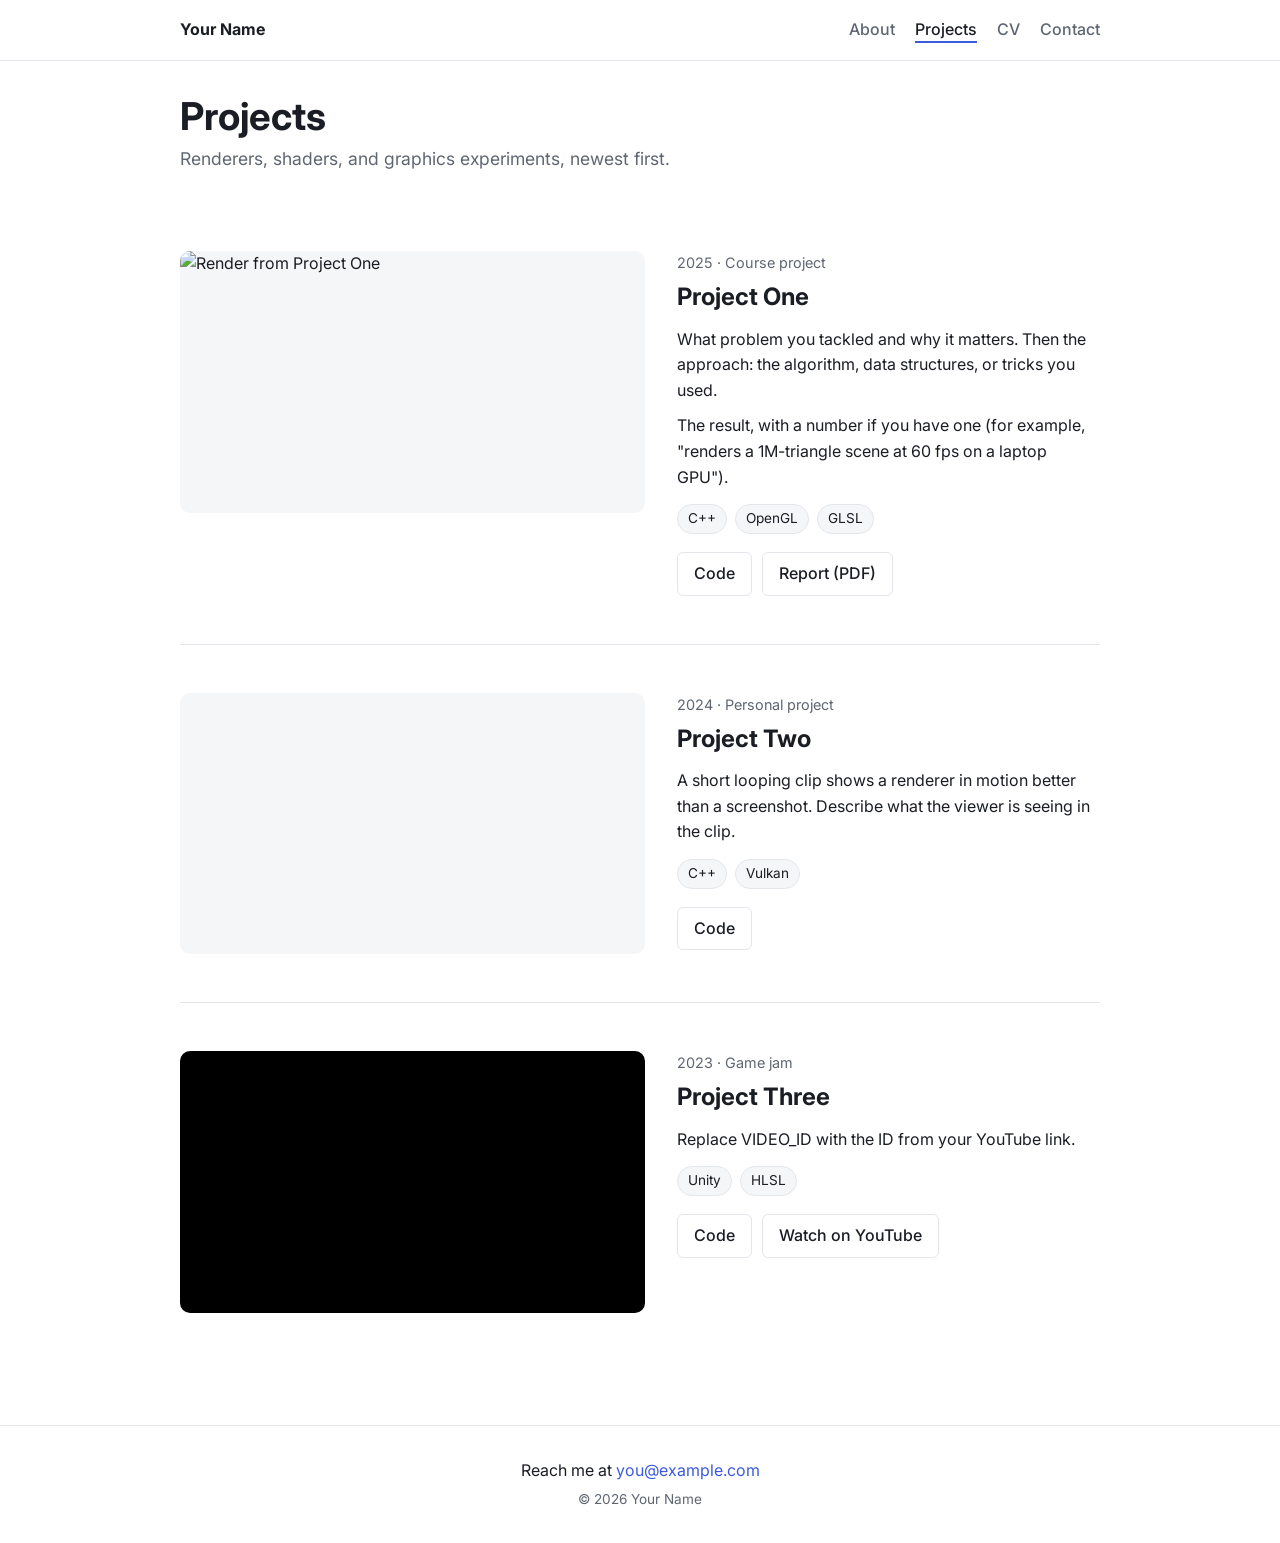
==== projects.html @ 6b966df1 "Default Setup Default Setup" ====
<!DOCTYPE html>
<html lang="en">
<head>
  <meta charset="UTF-8">
  <meta name="viewport" content="width=device-width, initial-scale=1.0">
  <title>Projects — Your Name</title>
  <meta name="description" content="Rendering and graphics projects by Your Name.">
  <link rel="preconnect" href="https://fonts.googleapis.com">
  <link rel="preconnect" href="https://fonts.gstatic.com" crossorigin>
  <link href="https://fonts.googleapis.com/css2?family=Inter:wght@400;500;600;700&display=swap" rel="stylesheet">
  <link rel="stylesheet" href="style.css">
</head>
<body>

  <!-- ===== NAVIGATION (same on every page; "active" marks the current one) ===== -->
  <header class="site-header">
    <nav class="nav container">
      <a href="index.html" class="nav-name">Your Name</a>
      <ul class="nav-links">
        <li><a href="index.html#about">About</a></li>
        <li><a href="projects.html" class="active">Projects</a></li>
        <li><a href="index.html#cv">CV</a></li>
        <li><a href="#contact">Contact</a></li>
      </ul>
    </nav>
  </header>

  <main>

    <!-- ===== PAGE TITLE ===== -->
    <section class="container page-intro">
      <h1>Projects</h1>
      <p class="tagline">Renderers, shaders, and graphics experiments, newest first.</p>
    </section>

    <!-- ===== PROJECT LIST =====
         To add a project: copy one <article class="project"> block.
         The id="..." lets the home page link straight to it (projects.html#project-one). -->
    <section class="container project-list">

      <!-- Project with an IMAGE -->
      <article class="project" id="project-one">
        <div class="project-media">
          <img src="assets/images/project1.jpg" alt="Render from Project One">
        </div>
        <div class="project-info">
          <p class="project-meta">2025 · Course project</p>
          <h2>Project One</h2>
          <p>
            What problem you tackled and why it matters. Then the approach:
            the algorithm, data structures, or tricks you used.
          </p>
          <p>
            The result, with a number if you have one (for example, "renders a
            1M-triangle scene at 60 fps on a laptop GPU").
          </p>
          <ul class="tags small-tags">
            <li>C++</li><li>OpenGL</li><li>GLSL</li>
          </ul>
          <div class="links">
            <a href="https://github.com/your-username/project-one" class="btn">Code</a>
            <a href="assets/project-one-report.pdf" class="btn">Report (PDF)</a>
          </div>
        </div>
      </article>

      <!-- Project with a short self-hosted VIDEO (keep MP4 under ~15 MB) -->
      <article class="project" id="project-two">
        <div class="project-media">
          <video src="assets/videos/project2.mp4" poster="assets/images/project2.jpg"
                 autoplay muted loop playsinline></video>
        </div>
        <div class="project-info">
          <p class="project-meta">2024 · Personal project</p>
          <h2>Project Two</h2>
          <p>
            A short looping clip shows a renderer in motion better than a
            screenshot. Describe what the viewer is seeing in the clip.
          </p>
          <ul class="tags small-tags">
            <li>C++</li><li>Vulkan</li>
          </ul>
          <div class="links">
            <a href="https://github.com/your-username/project-two" class="btn">Code</a>
          </div>
        </div>
      </article>

      <!-- Project with a YOUTUBE embed (best for longer videos) -->
      <article class="project" id="project-three">
        <div class="project-media">
          <div class="video-embed">
            <iframe src="https://www.youtube.com/embed/VIDEO_ID"
                    title="Project Three demo" loading="lazy"
                    allow="accelerometer; encrypted-media; gyroscope; picture-in-picture"
                    allowfullscreen></iframe>
          </div>
        </div>
        <div class="project-info">
          <p class="project-meta">2023 · Game jam</p>
          <h2>Project Three</h2>
          <p>Replace VIDEO_ID with the ID from your YouTube link.</p>
          <ul class="tags small-tags">
            <li>Unity</li><li>HLSL</li>
          </ul>
          <div class="links">
            <a href="https://github.com/your-username/project-three" class="btn">Code</a>
            <a href="https://www.youtube.com/watch?v=VIDEO_ID" class="btn">Watch on YouTube</a>
          </div>
        </div>
      </article>

    </section>

  </main>

  <!-- ===== FOOTER ===== -->
  <footer id="contact" class="site-footer">
    <div class="container">
      <p>Reach me at <a href="mailto:you@example.com">you@example.com</a></p>
      <p class="small">© 2026 Your Name</p>
    </div>
  </footer>

</body>
</html>
---- style.css ----
/* ===== Colors: change these to restyle the whole site ===== */
:root {
  --bg: #ffffff;
  --surface: #f5f6f8;
  --text: #1a1d23;
  --muted: #5f6672;
  --accent: #3b5bdb;
  --border: #e3e6eb;
  --max-width: 960px;
}

/* Automatic dark mode when the visitor's system is dark */
@media (prefers-color-scheme: dark) {
  :root {
    --bg: #0f1115;
    --surface: #181b21;
    --text: #e8eaee;
    --muted: #9aa1ad;
    --accent: #7c9cff;
    --border: #2a2e36;
  }
}

/* ===== Base ===== */
* { box-sizing: border-box; margin: 0; padding: 0; }

html { scroll-behavior: smooth; }

body {
  font-family: "Inter", system-ui, sans-serif;
  background: var(--bg);
  color: var(--text);
  line-height: 1.6;
}

a { color: var(--accent); text-decoration: none; }
a:hover { text-decoration: underline; }

img, video { max-width: 100%; display: block; }

.container {
  max-width: var(--max-width);
  margin: 0 auto;
  padding: 0 20px;
}

section,
section.container { padding: 32px 20px; }

h1 { font-size: 2.4rem; line-height: 1.2; }
h2 { font-size: 1.5rem; margin-bottom: 20px; }
h3 { font-size: 1.1rem; }

/* ===== Header / nav ===== */
.site-header {
  position: sticky;
  top: 0;
  background: var(--bg);
  border-bottom: 1px solid var(--border);
  z-index: 10;
}

.nav {
  display: flex;
  justify-content: space-between;
  align-items: center;
  height: 60px;
}

.nav-name { font-weight: 700; color: var(--text); }

.nav-links { display: flex; gap: 20px; list-style: none; }
.nav-links a { color: var(--muted); font-weight: 500; }
.nav-links a:hover { color: var(--text); text-decoration: none; }
.nav-links a.active { color: var(--text); border-bottom: 2px solid var(--accent); padding-bottom: 2px; }

/* ===== Hero ===== */
.hero {
  display: flex;
  gap: 36px;
  align-items: center;
  padding-top: 64px;
}

.profile-photo {
  width: 180px;
  height: 180px;
  border-radius: 50%;
  object-fit: cover;
  flex-shrink: 0;
  background: var(--surface);
}

.tagline { color: var(--muted); font-size: 1.1rem; margin: 6px 0 14px; }

.links { display: flex; flex-wrap: wrap; gap: 10px; margin-top: 18px; }

.btn {
  padding: 8px 16px;
  border: 1px solid var(--border);
  border-radius: 6px;
  color: var(--text);
  font-weight: 500;
}
.btn:hover { background: var(--surface); text-decoration: none; }
.btn-primary { background: var(--accent); border-color: var(--accent); color: #fff; }
.btn-primary:hover { background: var(--accent); opacity: 0.9; }

/* ===== Tags ===== */
.tags { display: flex; flex-wrap: wrap; gap: 10px; list-style: none; }
.tags li {
  background: var(--surface);
  border: 1px solid var(--border);
  padding: 6px 14px;
  border-radius: 999px;
  font-size: 0.95rem;
}

/* ===== Project cards ===== */
.project-grid {
  display: grid;
  grid-template-columns: repeat(auto-fill, minmax(280px, 1fr));
  gap: 24px;
}

.card {
  background: var(--surface);
  border: 1px solid var(--border);
  border-radius: 10px;
  overflow: hidden;
}

.card img, .card video {
  width: 100%;
  aspect-ratio: 16 / 9;
  object-fit: cover;
  background: var(--border);
}

.card-body { padding: 16px 18px 20px; }
.card-body p { margin: 6px 0; }
.stack { color: var(--muted); font-size: 0.9rem; }

/* Responsive 16:9 wrapper for YouTube/Vimeo */
.video-embed { position: relative; aspect-ratio: 16 / 9; background: #000; }
.video-embed iframe { position: absolute; inset: 0; width: 100%; height: 100%; border: 0; }

/* Section title with a link on the right ("See all projects →") */
.section-head {
  display: flex;
  justify-content: space-between;
  align-items: baseline;
  gap: 12px;
  margin-bottom: 20px;
}
.section-head h2 { margin-bottom: 0; }
.see-all { font-weight: 500; white-space: nowrap; }

/* ===== Projects page ===== */
.page-intro { padding-top: 56px; padding-bottom: 8px; }

.project-list { display: flex; flex-direction: column; gap: 48px; }

.project {
  display: grid;
  grid-template-columns: 1.1fr 1fr;
  gap: 32px;
  align-items: start;
  padding-bottom: 48px;
  border-bottom: 1px solid var(--border);
  scroll-margin-top: 80px;   /* keeps the title clear of the sticky nav when linked to */
}
.project:last-child { border-bottom: none; }

.project-media img,
.project-media video {
  width: 100%;
  aspect-ratio: 16 / 9;
  object-fit: cover;
  border-radius: 10px;
  background: var(--surface);
}
.project-media .video-embed { border-radius: 10px; overflow: hidden; }

.project-info h2 { margin-bottom: 10px; }
.project-info p { margin-bottom: 10px; }
.project-meta { color: var(--muted); font-size: 0.9rem; margin-bottom: 4px !important; }

.small-tags { margin: 14px 0 4px; gap: 8px; }
.small-tags li { font-size: 0.85rem; padding: 3px 10px; }

/* ===== Timeline ===== */
.timeline .entry {
  display: grid;
  grid-template-columns: 130px 1fr;
  gap: 16px;
  padding: 14px 0;
  border-bottom: 1px solid var(--border);
}
.timeline .date { color: var(--muted); font-size: 0.95rem; }

/* ===== Footer ===== */
.site-footer {
  border-top: 1px solid var(--border);
  padding: 32px 0;
  text-align: center;
  margin-top: 32px;
}
.small { color: var(--muted); font-size: 0.85rem; margin-top: 6px; }

/* ===== Phones ===== */
@media (max-width: 640px) {
  .hero { flex-direction: column; text-align: center; padding-top: 40px; }
  .hero .links { justify-content: center; }
  .nav-links { gap: 12px; font-size: 0.9rem; }
  h1 { font-size: 2rem; }
  .timeline .entry { grid-template-columns: 1fr; gap: 2px; }
  .project { grid-template-columns: 1fr; gap: 18px; }
  .section-head { flex-direction: column; gap: 4px; }
}
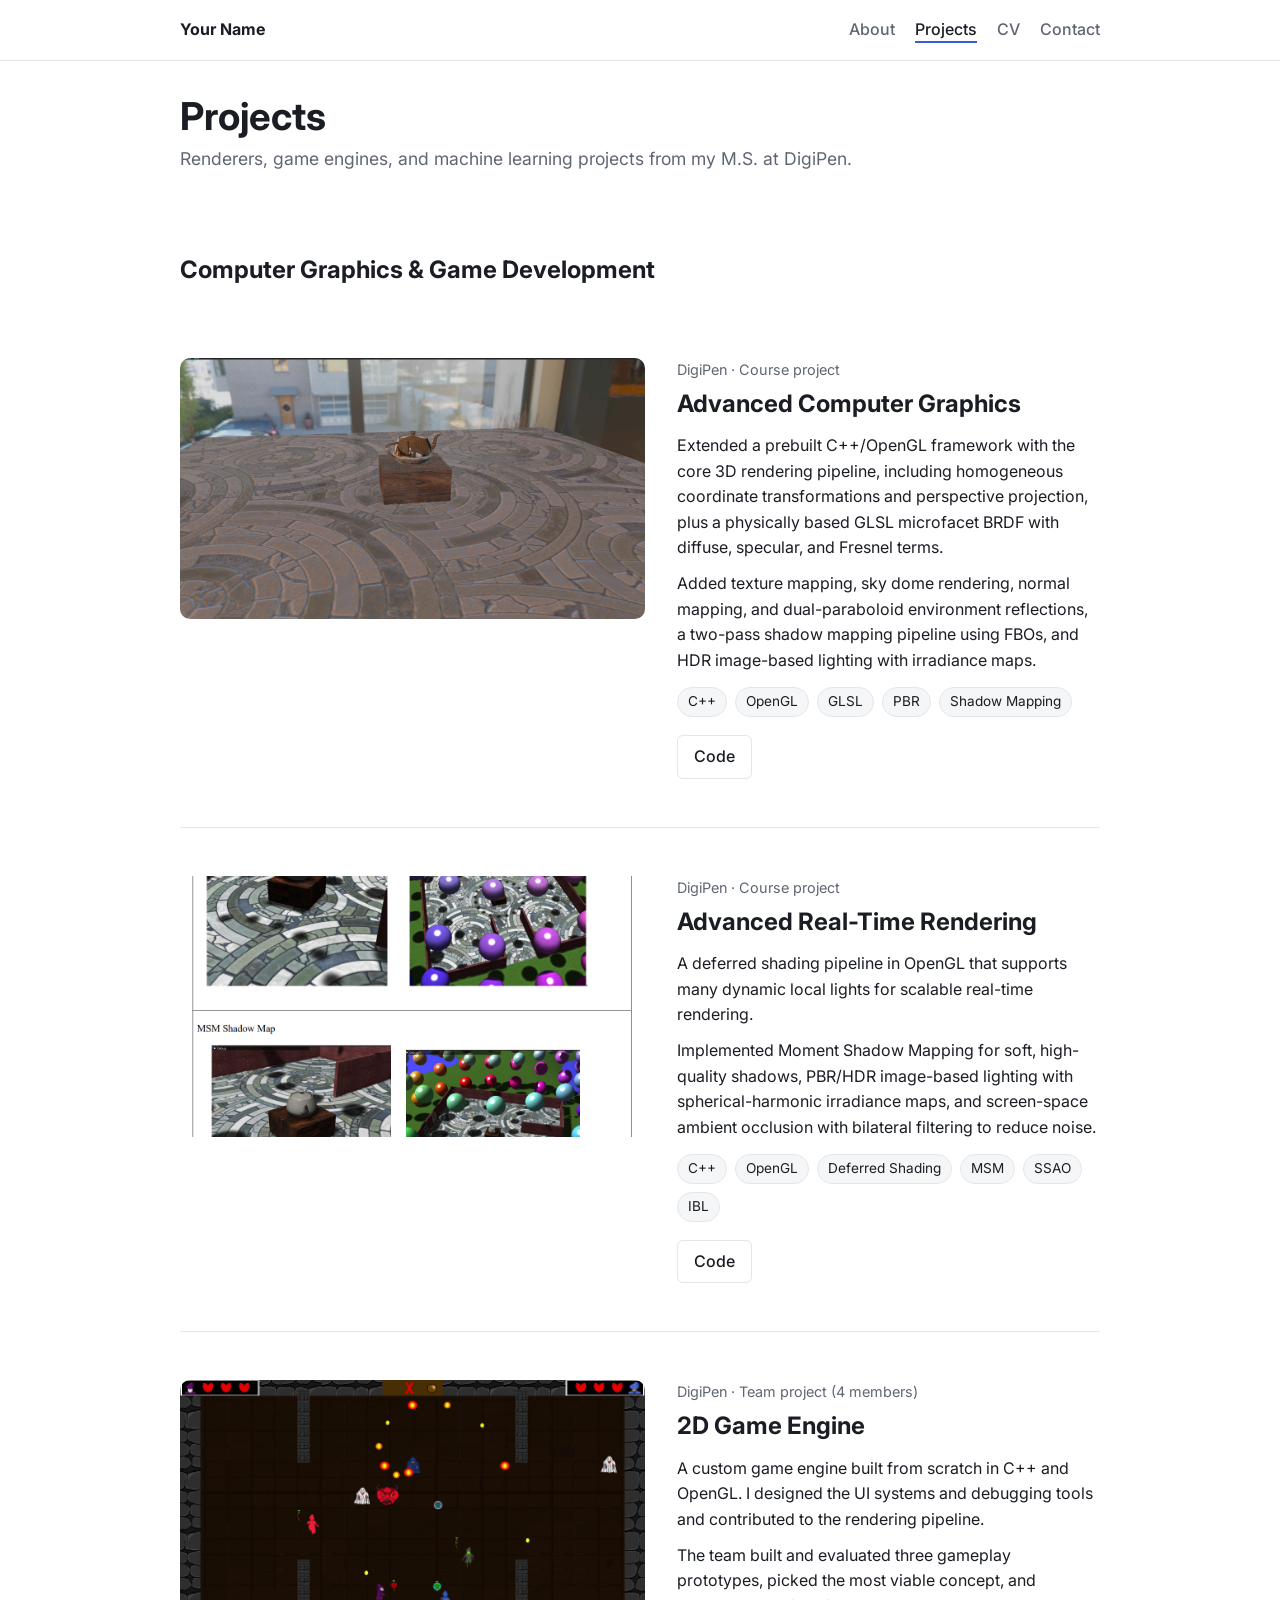
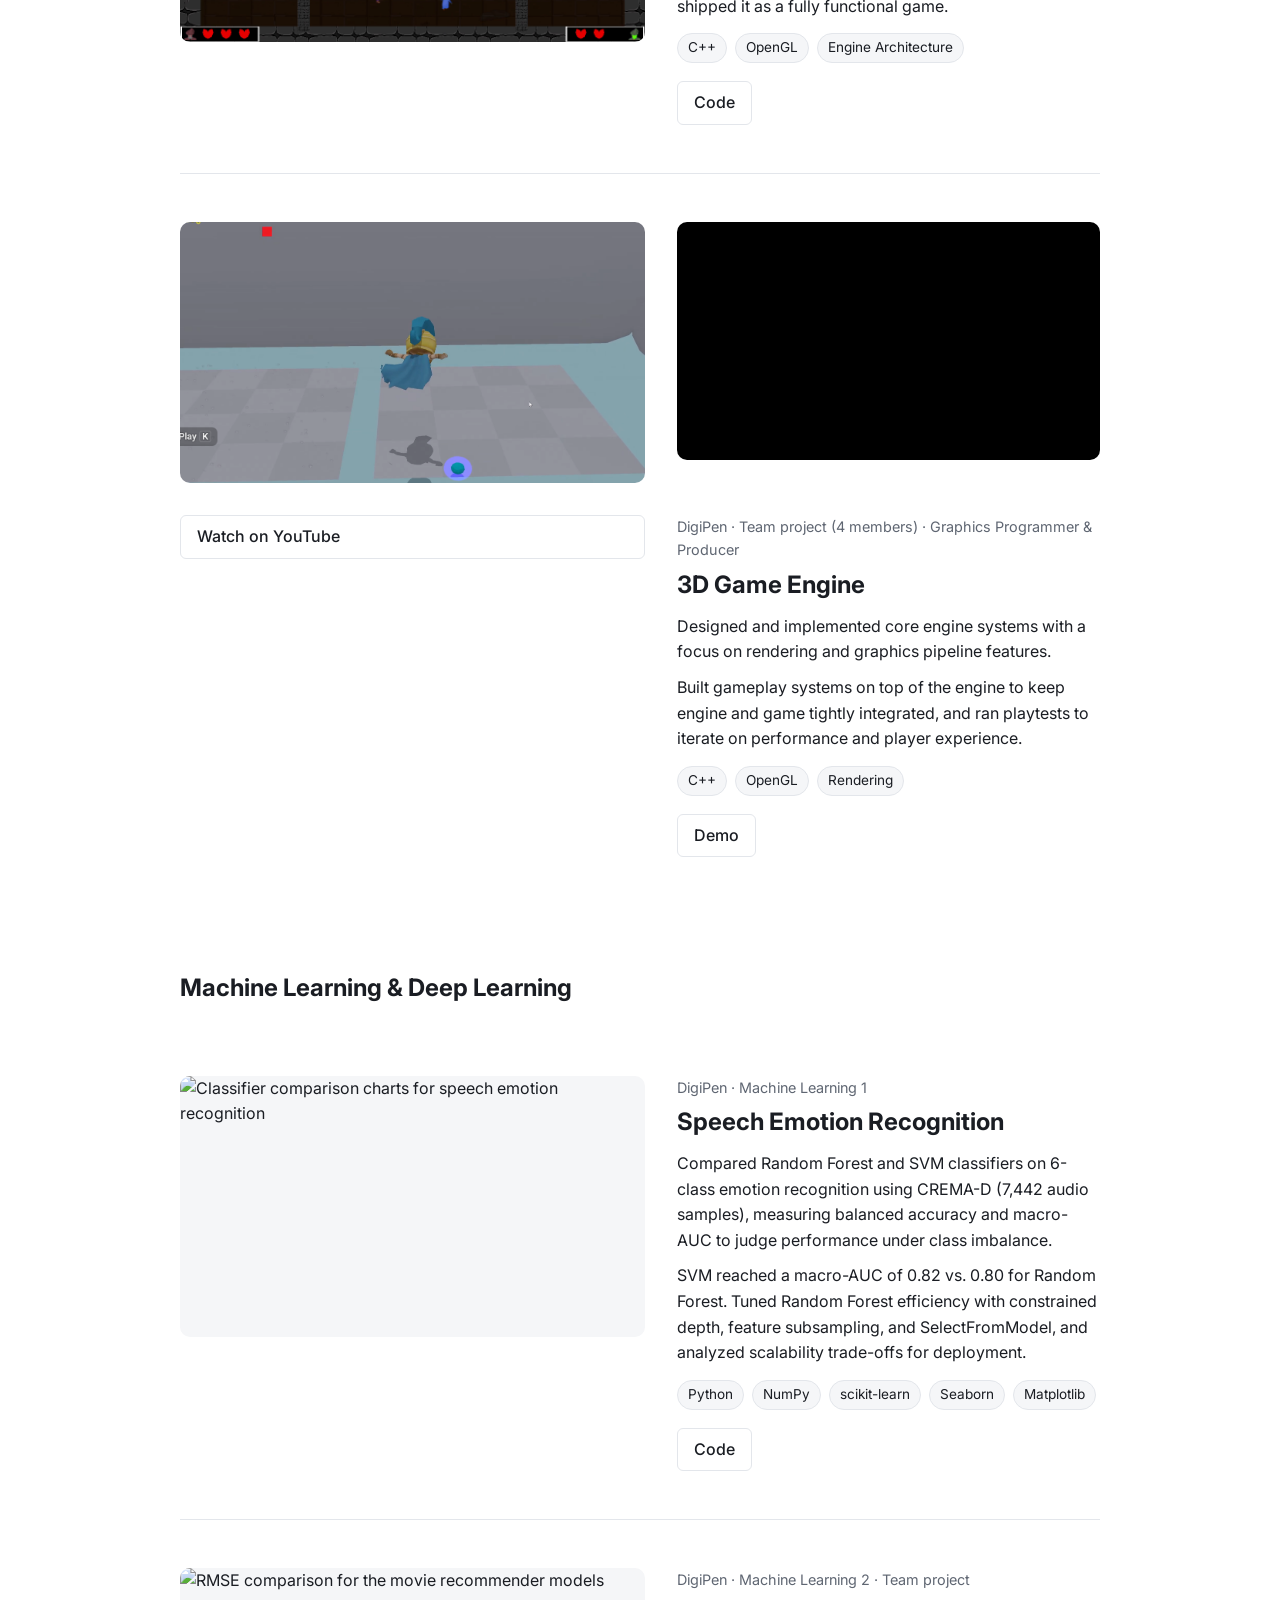
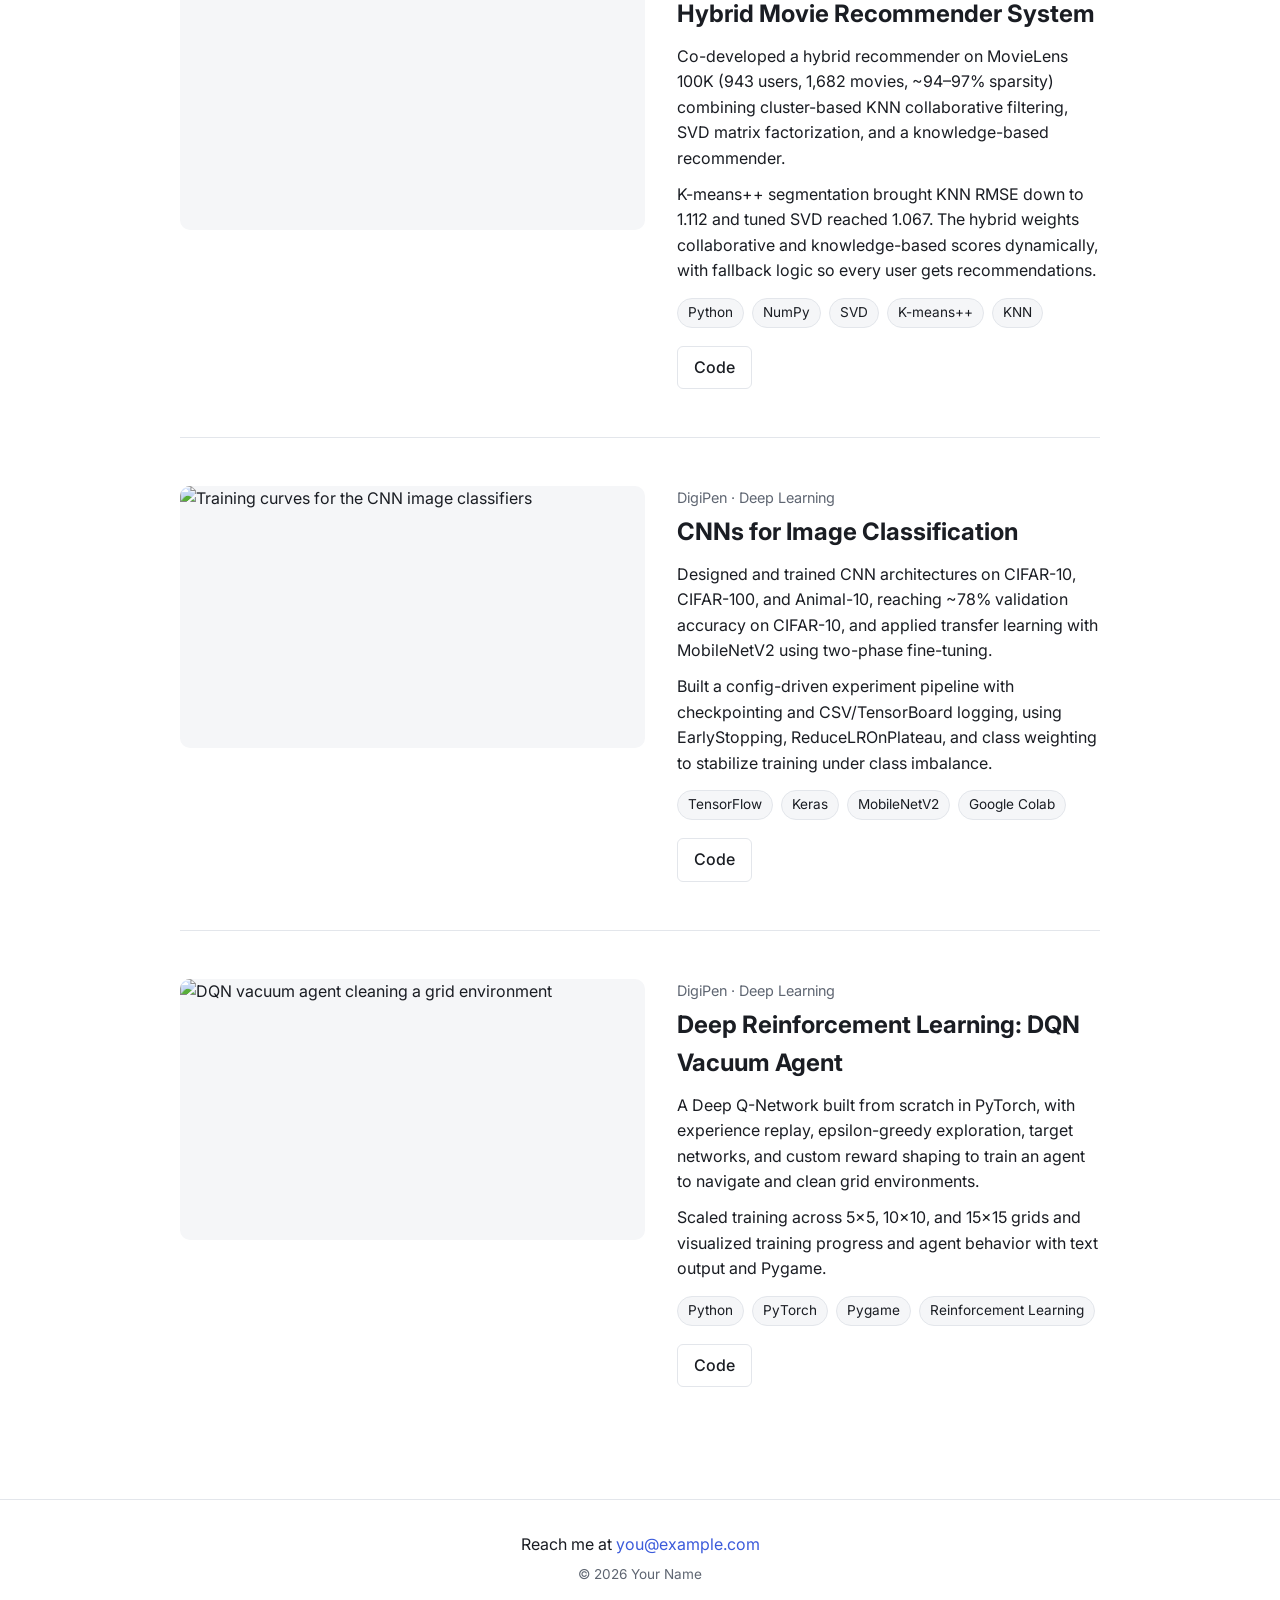
==== commit 715c4da1: "Projects are Added Projects are added to Projects.html" ====
--- a/projects.html
+++ b/projects.html
@@ -4,7 +4,7 @@
   <meta charset="UTF-8">
   <meta name="viewport" content="width=device-width, initial-scale=1.0">
   <title>Projects — Your Name</title>
-  <meta name="description" content="Rendering and graphics projects by Your Name.">
+  <meta name="description" content="Computer graphics, game engine, and machine learning projects by Your Name.">
   <link rel="preconnect" href="https://fonts.googleapis.com">
   <link rel="preconnect" href="https://fonts.gstatic.com" crossorigin>
   <link href="https://fonts.googleapis.com/css2?family=Inter:wght@400;500;600;700&display=swap" rel="stylesheet">
@@ -30,82 +30,260 @@
     <!-- ===== PAGE TITLE ===== -->
     <section class="container page-intro">
       <h1>Projects</h1>
-      <p class="tagline">Renderers, shaders, and graphics experiments, newest first.</p>
+      <p class="tagline">Renderers, game engines, and machine learning projects from my M.S. at DigiPen.</p>
     </section>
 
     <!-- ===== PROJECT LIST =====
          To add a project: copy one <article class="project"> block.
-         The id="..." lets the home page link straight to it (projects.html#project-one). -->
+         The id="..." lets the home page link straight to it (projects.html#advanced-graphics).
+
+         TODO before publishing:
+           1. Replace each "#" in the Code / Demo buttons with the real GitHub or demo URL.
+           2. Drop a screenshot for each project into assets/images/ using the file
+              name in its <img src="...">. For a clip instead, swap the <img> for
+              <video src="assets/videos/NAME.mp4" poster="assets/images/NAME.jpg"
+                     autoplay muted loop playsinline></video>
+              or a YouTube embed:
+              <div class="video-embed"><iframe src="https://www.youtube.com/embed/VIDEO_ID"
+                   title="Demo" loading="lazy" allowfullscreen></iframe></div> -->
+
+    <!-- ===================================================== -->
+    <!-- ===== COMPUTER GRAPHICS & GAME DEVELOPMENT ========== -->
+    <!-- ===================================================== -->
     <section class="container project-list">
 
-      <!-- Project with an IMAGE -->
-      <article class="project" id="project-one">
-        <div class="project-media">
-          <img src="assets/images/project1.jpg" alt="Render from Project One">
-        </div>
-        <div class="project-info">
-          <p class="project-meta">2025 · Course project</p>
-          <h2>Project One</h2>
-          <p>
-            What problem you tackled and why it matters. Then the approach:
-            the algorithm, data structures, or tricks you used.
-          </p>
-          <p>
-            The result, with a number if you have one (for example, "renders a
-            1M-triangle scene at 60 fps on a laptop GPU").
-          </p>
-          <ul class="tags small-tags">
-            <li>C++</li><li>OpenGL</li><li>GLSL</li>
-          </ul>
-          <div class="links">
-            <a href="https://github.com/your-username/project-one" class="btn">Code</a>
-            <a href="assets/project-one-report.pdf" class="btn">Report (PDF)</a>
-          </div>
-        </div>
-      </article>
-
-      <!-- Project with a short self-hosted VIDEO (keep MP4 under ~15 MB) -->
-      <article class="project" id="project-two">
-        <div class="project-media">
-          <video src="assets/videos/project2.mp4" poster="assets/images/project2.jpg"
-                 autoplay muted loop playsinline></video>
-        </div>
-        <div class="project-info">
-          <p class="project-meta">2024 · Personal project</p>
-          <h2>Project Two</h2>
-          <p>
-            A short looping clip shows a renderer in motion better than a
-            screenshot. Describe what the viewer is seeing in the clip.
-          </p>
-          <ul class="tags small-tags">
-            <li>C++</li><li>Vulkan</li>
-          </ul>
-          <div class="links">
-            <a href="https://github.com/your-username/project-two" class="btn">Code</a>
-          </div>
-        </div>
-      </article>
-
-      <!-- Project with a YOUTUBE embed (best for longer videos) -->
-      <article class="project" id="project-three">
-        <div class="project-media">
-          <div class="video-embed">
-            <iframe src="https://www.youtube.com/embed/VIDEO_ID"
-                    title="Project Three demo" loading="lazy"
-                    allow="accelerometer; encrypted-media; gyroscope; picture-in-picture"
-                    allowfullscreen></iframe>
-          </div>
-        </div>
-        <div class="project-info">
-          <p class="project-meta">2023 · Game jam</p>
-          <h2>Project Three</h2>
-          <p>Replace VIDEO_ID with the ID from your YouTube link.</p>
-          <ul class="tags small-tags">
-            <li>Unity</li><li>HLSL</li>
-          </ul>
-          <div class="links">
-            <a href="https://github.com/your-username/project-three" class="btn">Code</a>
-            <a href="https://www.youtube.com/watch?v=VIDEO_ID" class="btn">Watch on YouTube</a>
+      <h2 class="project-group">Computer Graphics &amp; Game Development</h2>
+
+      <!-- Advanced Computer Graphics -->
+      <article class="project" id="advanced-graphics">
+        <div class="project-media">
+          <img src="assets/images/advanced-graphics.png" alt="Render from the Advanced Computer Graphics project">
+        </div>
+        <div class="project-info">
+          <p class="project-meta">DigiPen · Course project</p>
+          <h2>Advanced Computer Graphics</h2>
+          <p>
+            Extended a prebuilt C++/OpenGL framework with the core 3D rendering
+            pipeline, including homogeneous coordinate transformations and
+            perspective projection, plus a physically based GLSL microfacet BRDF
+            with diffuse, specular, and Fresnel terms.
+          </p>
+          <p>
+            Added texture mapping, sky dome rendering, normal mapping, and
+            dual-paraboloid environment reflections, a two-pass shadow mapping
+            pipeline using FBOs, and HDR image-based lighting with irradiance maps.
+          </p>
+          <ul class="tags small-tags">
+            <li>C++</li><li>OpenGL</li><li>GLSL</li><li>PBR</li><li>Shadow Mapping</li>
+          </ul>
+          <div class="links">
+            <a href="#" class="btn">Code</a>
+          </div>
+        </div>
+      </article>
+
+      <!-- Advanced Real-Time Rendering -->
+      <article class="project" id="real-time-rendering">
+        <div class="project-media">
+          <img src="assets/images/real-time-rendering.png" alt="Deferred shading scene with many local lights">
+        </div>
+        <div class="project-info">
+          <p class="project-meta">DigiPen · Course project</p>
+          <h2>Advanced Real-Time Rendering</h2>
+          <p>
+            A deferred shading pipeline in OpenGL that supports many dynamic local
+            lights for scalable real-time rendering.
+          </p>
+          <p>
+            Implemented Moment Shadow Mapping for soft, high-quality shadows,
+            PBR/HDR image-based lighting with spherical-harmonic irradiance maps,
+            and screen-space ambient occlusion with bilateral filtering to reduce
+            noise.
+          </p>
+          <ul class="tags small-tags">
+            <li>C++</li><li>OpenGL</li><li>Deferred Shading</li><li>MSM</li><li>SSAO</li><li>IBL</li>
+          </ul>
+          <div class="links">
+            <a href="#" class="btn">Code</a>
+          </div>
+        </div>
+      </article>
+
+      <!-- 2D Game Engine -->
+      <article class="project" id="2d-game-engine">
+        <div class="project-media">
+          <img src="assets/images/2d-game-engine.png" alt="Screenshot of the game built on the custom 2D engine">
+        </div>
+        <div class="project-info">
+          <p class="project-meta">DigiPen · Team project (4 members)</p>
+          <h2>2D Game Engine</h2>
+          <p>
+            A custom game engine built from scratch in C++ and OpenGL. I designed
+            the UI systems and debugging tools and contributed to the rendering
+            pipeline.
+          </p>
+          <p>
+            The team built and evaluated three gameplay prototypes, picked the
+            most viable concept, and shipped it as a fully functional game.
+          </p>
+          <ul class="tags small-tags">
+            <li>C++</li><li>OpenGL</li><li>Engine Architecture</li>
+          </ul>
+          <div class="links">
+            <a href="#" class="btn">Code</a>
+          </div>
+        </div>
+      </article>
+
+      <!-- 3D Game Engine -->
+      <article class="project" id="3d-game-engine">
+        <div class="project-media">
+          <img src="assets/images/3d-game-engine.png" alt="Screenshot of the game built on the custom 3D engine">
+        </div>
+        <div class="project-media">
+        <div class="video-embed">
+          <iframe src="https://www.youtube.com/embed/FY9VYuyMAtY"
+                  title="3D Game Engine demo" loading="lazy"
+                  allow="accelerometer; autoplay; clipboard-write; encrypted-media; gyroscope; picture-in-picture; web-share"
+                  referrerpolicy="strict-origin-when-cross-origin"
+                  allowfullscreen></iframe>
+        </div>
+      </div>
+      <a href="https://www.youtube.com/watch?v=FY9VYuyMAtY" class="btn">Watch on YouTube</a>
+        <div class="project-info">
+          <p class="project-meta">DigiPen · Team project (4 members) · Graphics Programmer &amp; Producer</p>
+          <h2>3D Game Engine</h2>
+          <p>
+            Designed and implemented core engine systems with a focus on rendering
+            and graphics pipeline features.
+          </p>
+          <p>
+            Built gameplay systems on top of the engine to keep engine and game
+            tightly integrated, and ran playtests to iterate on performance and
+            player experience.
+          </p>
+          <ul class="tags small-tags">
+            <li>C++</li><li>OpenGL</li><li>Rendering</li>
+          </ul>
+          <div class="links">
+            <a href="#" class="btn">Demo</a>
+          </div>
+        </div>
+      </article>
+
+    </section>
+
+    <!-- ===================================================== -->
+    <!-- ===== MACHINE LEARNING & DEEP LEARNING ============== -->
+    <!-- ===================================================== -->
+    <section class="container project-list">
+
+      <h2 class="project-group">Machine Learning &amp; Deep Learning</h2>
+
+      <!-- Speech Emotion Recognition -->
+      <article class="project" id="speech-emotion-recognition">
+        <div class="project-media">
+          <img src="assets/images/speech-emotion.jpg" alt="Classifier comparison charts for speech emotion recognition">
+        </div>
+        <div class="project-info">
+          <p class="project-meta">DigiPen · Machine Learning 1</p>
+          <h2>Speech Emotion Recognition</h2>
+          <p>
+            Compared Random Forest and SVM classifiers on 6-class emotion
+            recognition using CREMA-D (7,442 audio samples), measuring balanced
+            accuracy and macro-AUC to judge performance under class imbalance.
+          </p>
+          <p>
+            SVM reached a macro-AUC of 0.82 vs. 0.80 for Random Forest. Tuned
+            Random Forest efficiency with constrained depth, feature subsampling,
+            and SelectFromModel, and analyzed scalability trade-offs for deployment.
+          </p>
+          <ul class="tags small-tags">
+            <li>Python</li><li>NumPy</li><li>scikit-learn</li><li>Seaborn</li><li>Matplotlib</li>
+          </ul>
+          <div class="links">
+            <a href="#" class="btn">Code</a>
+          </div>
+        </div>
+      </article>
+
+      <!-- Movie Recommender -->
+      <article class="project" id="movie-recommender">
+        <div class="project-media">
+          <img src="assets/images/movie-recommender.jpg" alt="RMSE comparison for the movie recommender models">
+        </div>
+        <div class="project-info">
+          <p class="project-meta">DigiPen · Machine Learning 2 · Team project</p>
+          <h2>Hybrid Movie Recommender System</h2>
+          <p>
+            Co-developed a hybrid recommender on MovieLens 100K (943 users, 1,682
+            movies, ~94–97% sparsity) combining cluster-based KNN collaborative
+            filtering, SVD matrix factorization, and a knowledge-based recommender.
+          </p>
+          <p>
+            K-means++ segmentation brought KNN RMSE down to 1.112 and tuned SVD
+            reached 1.067. The hybrid weights collaborative and knowledge-based
+            scores dynamically, with fallback logic so every user gets
+            recommendations.
+          </p>
+          <ul class="tags small-tags">
+            <li>Python</li><li>NumPy</li><li>SVD</li><li>K-means++</li><li>KNN</li>
+          </ul>
+          <div class="links">
+            <a href="#" class="btn">Code</a>
+          </div>
+        </div>
+      </article>
+
+      <!-- CNN Image Classification -->
+      <article class="project" id="cnn-image-classification">
+        <div class="project-media">
+          <img src="assets/images/cnn-classification.jpg" alt="Training curves for the CNN image classifiers">
+        </div>
+        <div class="project-info">
+          <p class="project-meta">DigiPen · Deep Learning</p>
+          <h2>CNNs for Image Classification</h2>
+          <p>
+            Designed and trained CNN architectures on CIFAR-10, CIFAR-100, and
+            Animal-10, reaching ~78% validation accuracy on CIFAR-10, and applied
+            transfer learning with MobileNetV2 using two-phase fine-tuning.
+          </p>
+          <p>
+            Built a config-driven experiment pipeline with checkpointing and
+            CSV/TensorBoard logging, using EarlyStopping, ReduceLROnPlateau, and
+            class weighting to stabilize training under class imbalance.
+          </p>
+          <ul class="tags small-tags">
+            <li>TensorFlow</li><li>Keras</li><li>MobileNetV2</li><li>Google Colab</li>
+          </ul>
+          <div class="links">
+            <a href="#" class="btn">Code</a>
+          </div>
+        </div>
+      </article>
+
+      <!-- DQN Vacuum Agent -->
+      <article class="project" id="dqn-vacuum-agent">
+        <div class="project-media">
+          <img src="assets/images/dqn-vacuum.jpg" alt="DQN vacuum agent cleaning a grid environment">
+        </div>
+        <div class="project-info">
+          <p class="project-meta">DigiPen · Deep Learning</p>
+          <h2>Deep Reinforcement Learning: DQN Vacuum Agent</h2>
+          <p>
+            A Deep Q-Network built from scratch in PyTorch, with experience replay,
+            epsilon-greedy exploration, target networks, and custom reward shaping
+            to train an agent to navigate and clean grid environments.
+          </p>
+          <p>
+            Scaled training across 5×5, 10×10, and 15×15 grids and visualized
+            training progress and agent behavior with text output and Pygame.
+          </p>
+          <ul class="tags small-tags">
+            <li>Python</li><li>PyTorch</li><li>Pygame</li><li>Reinforcement Learning</li>
+          </ul>
+          <div class="links">
+            <a href="#" class="btn">Code</a>
           </div>
         </div>
       </article>
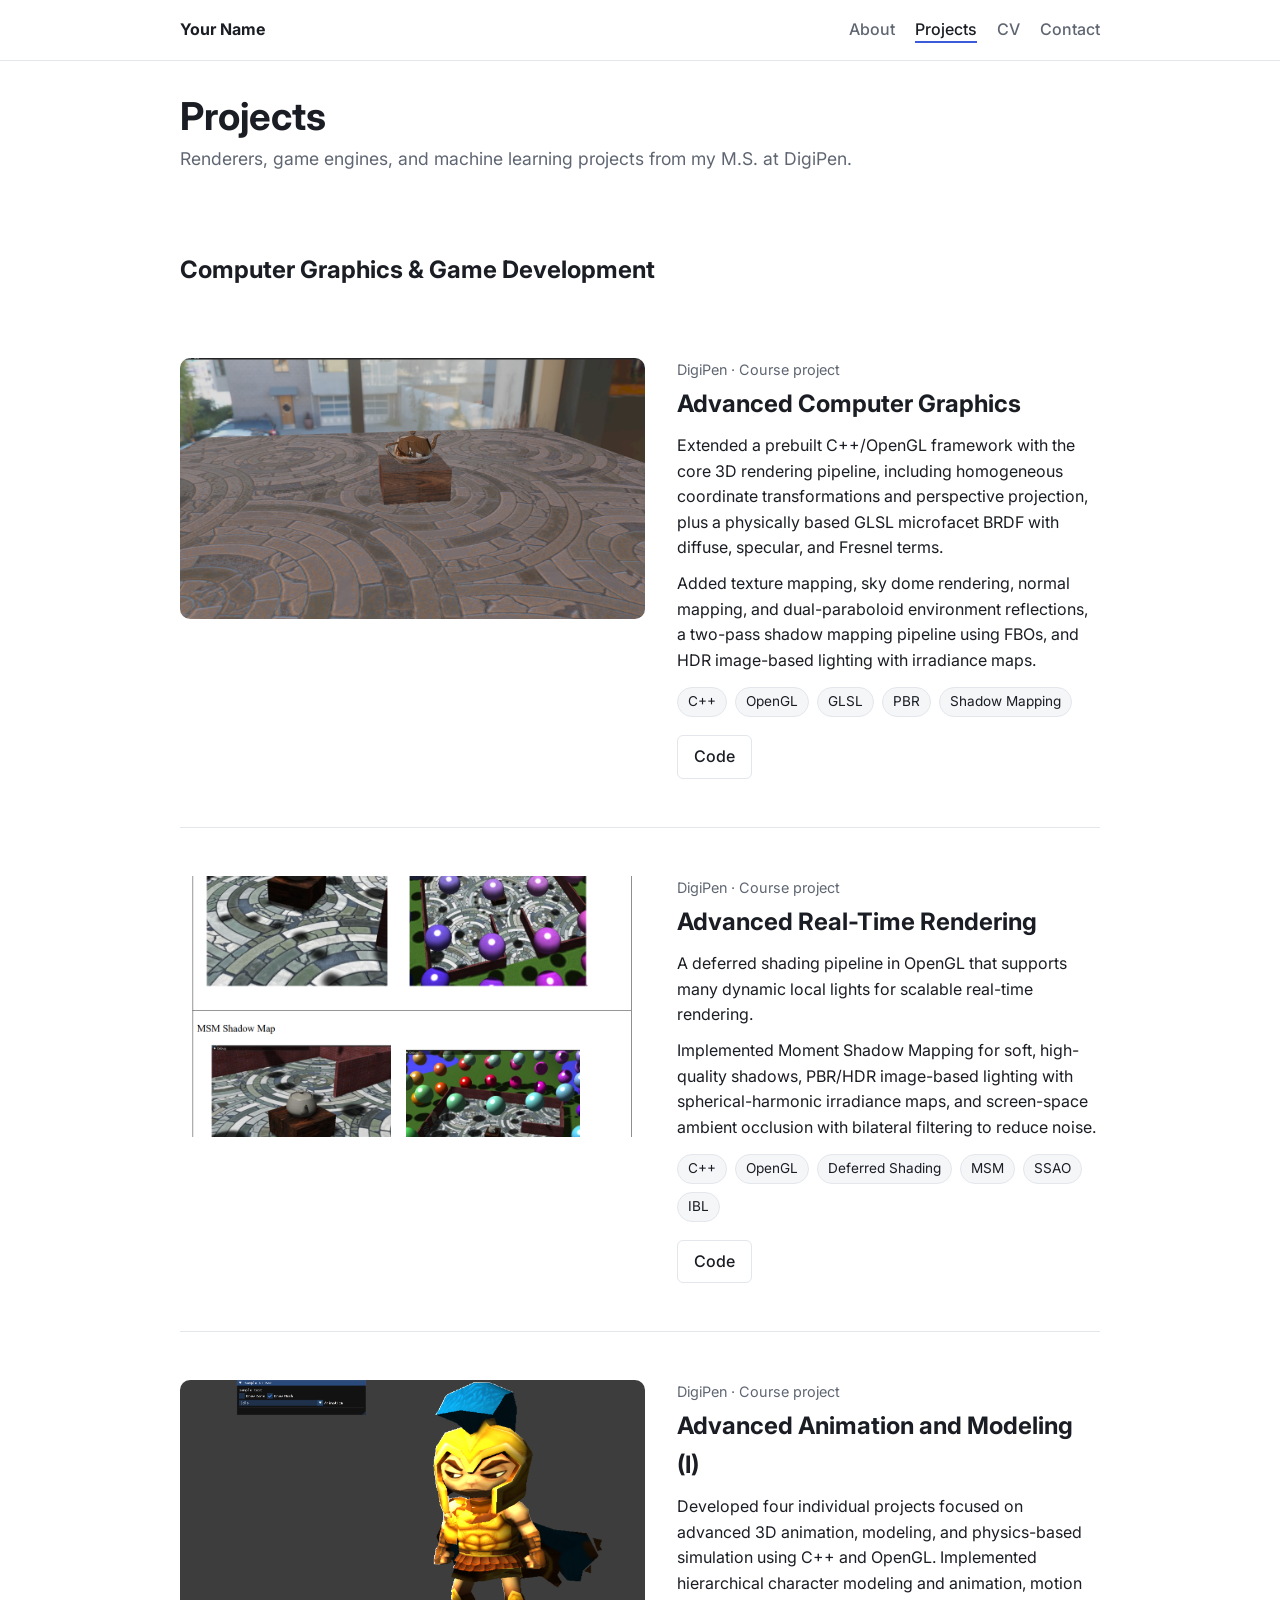
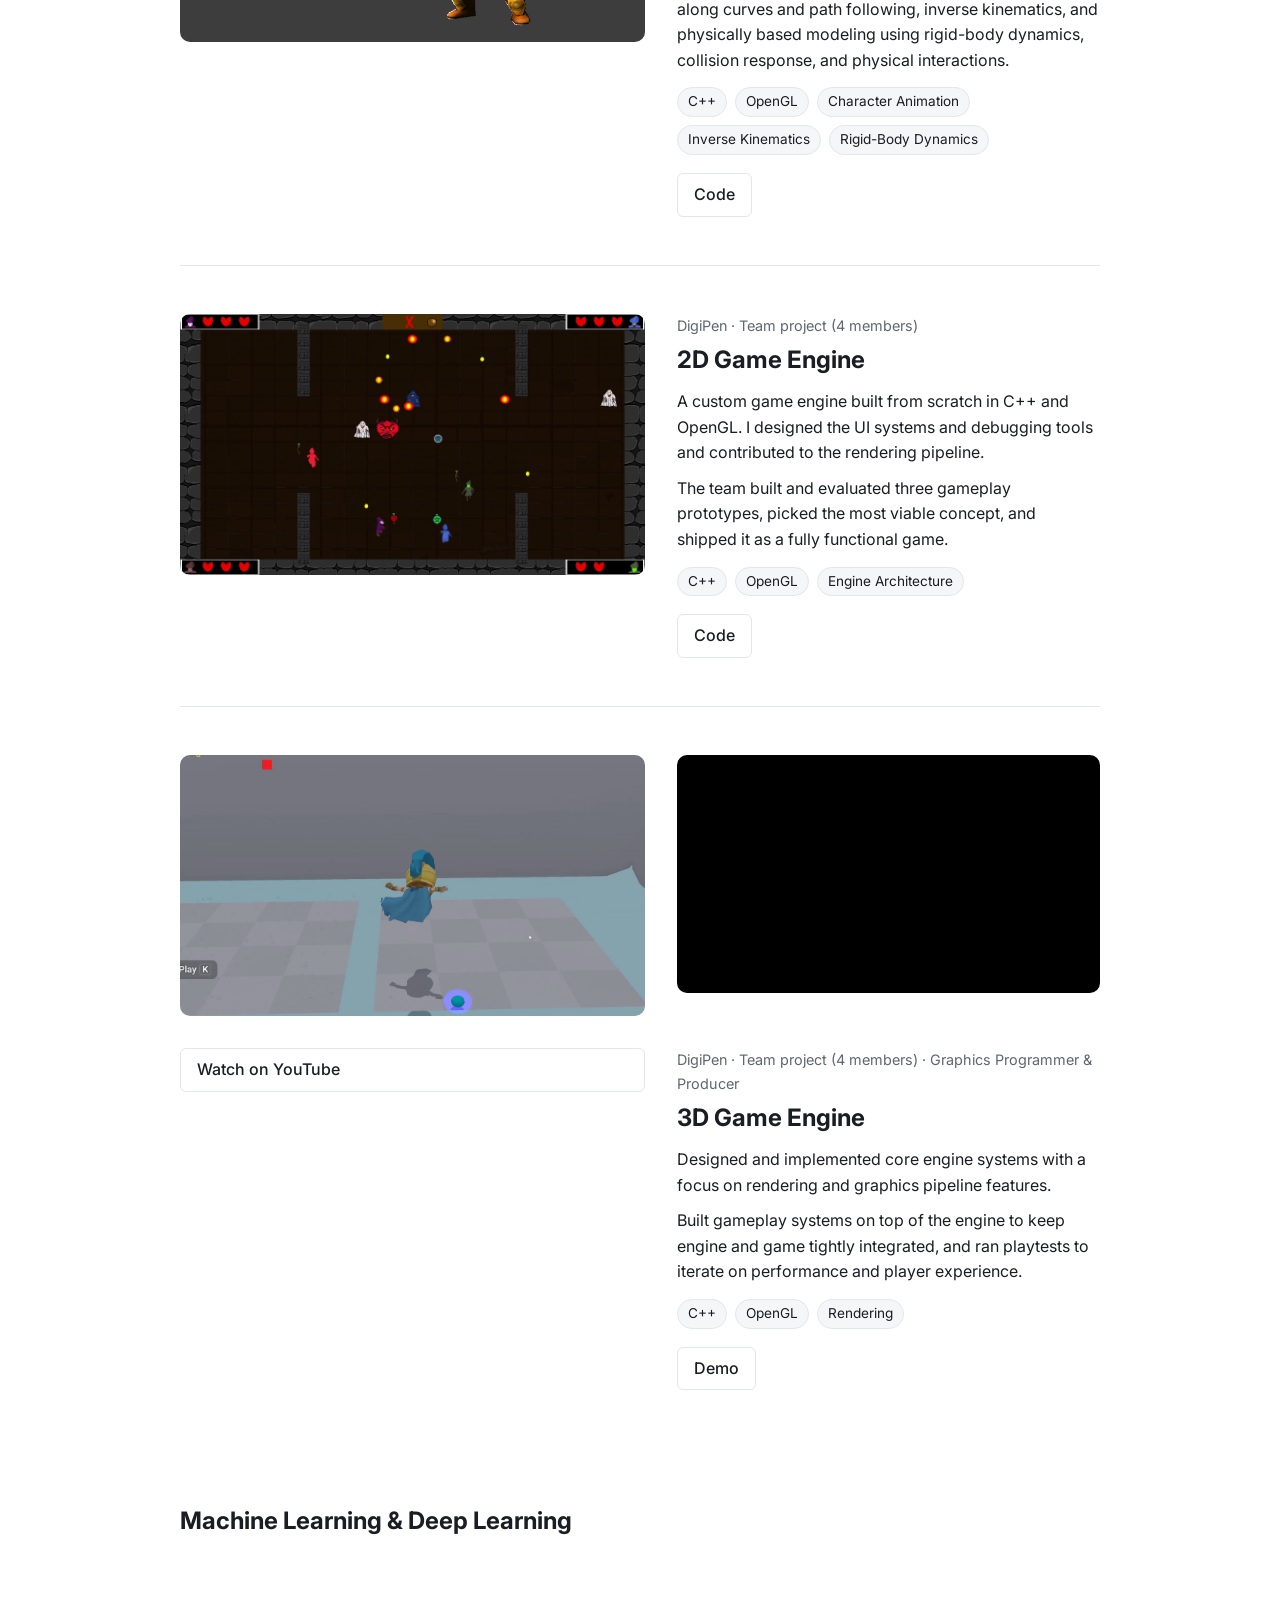
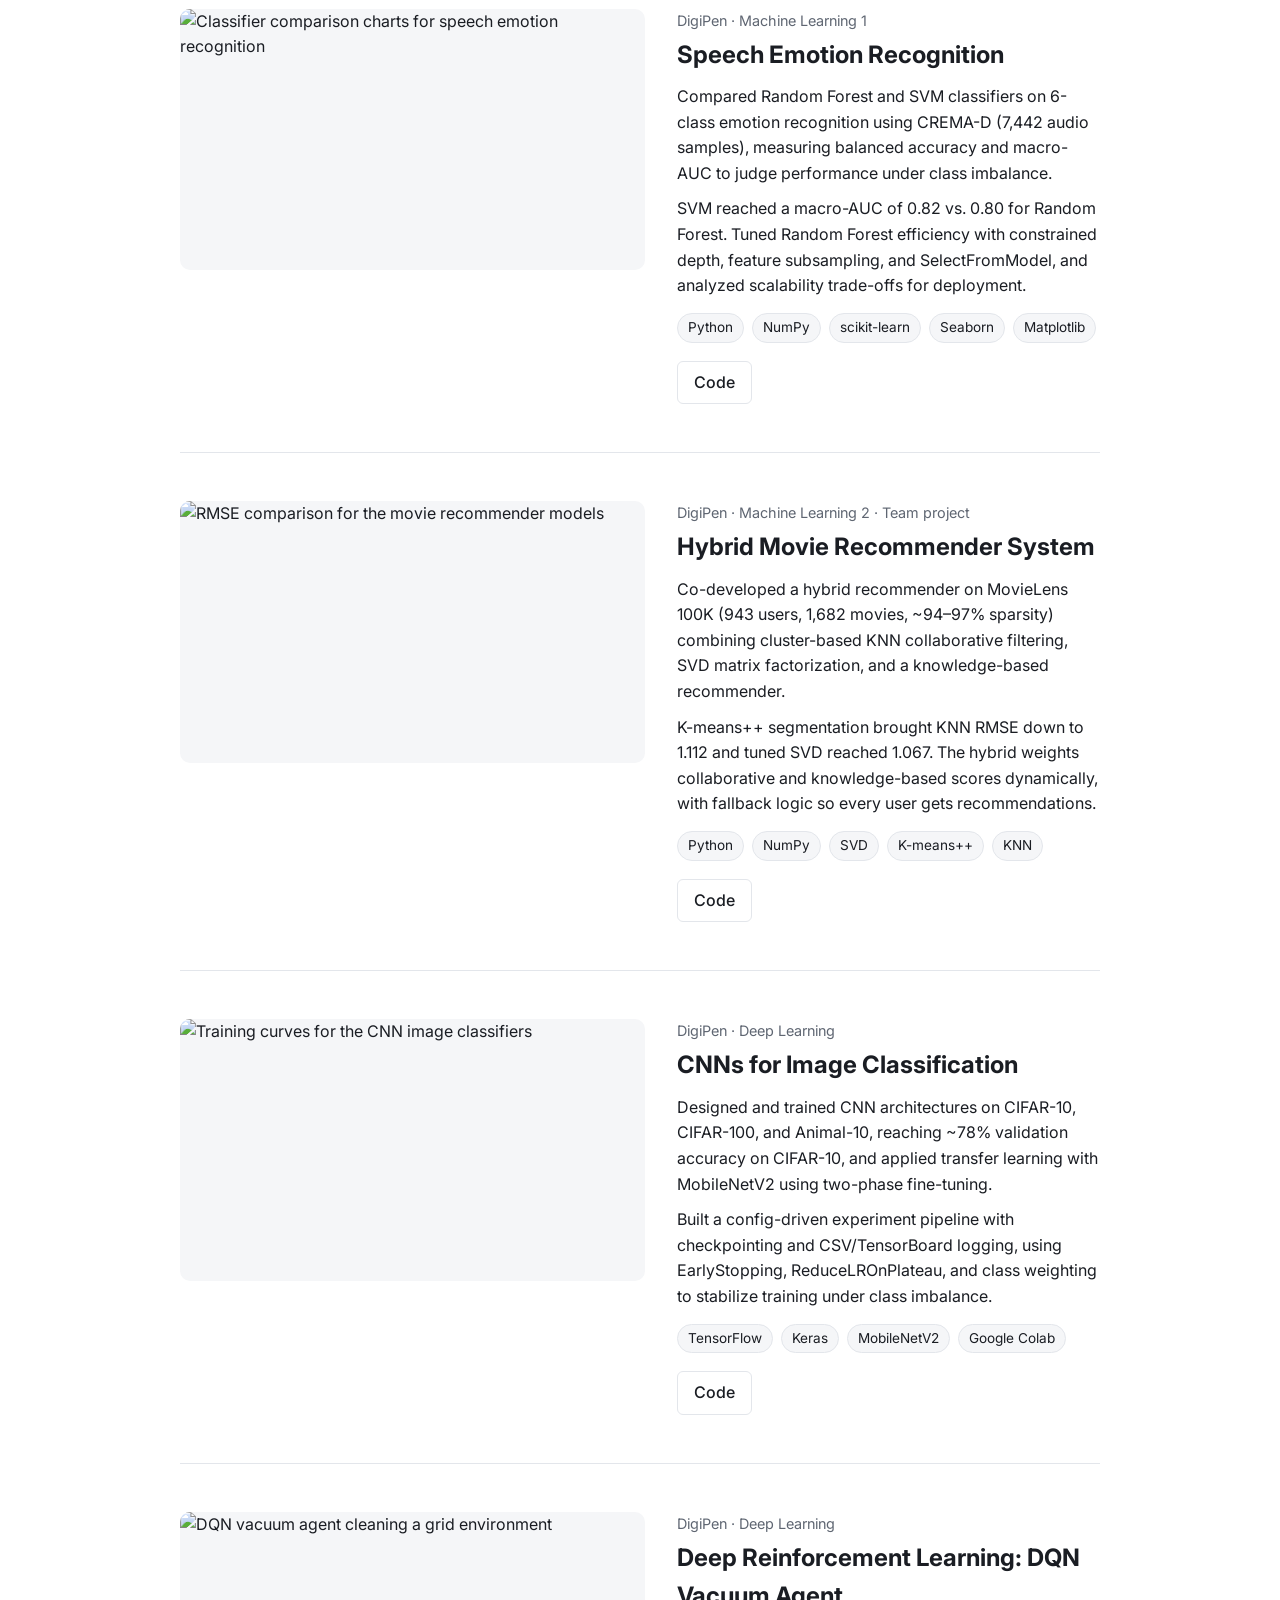
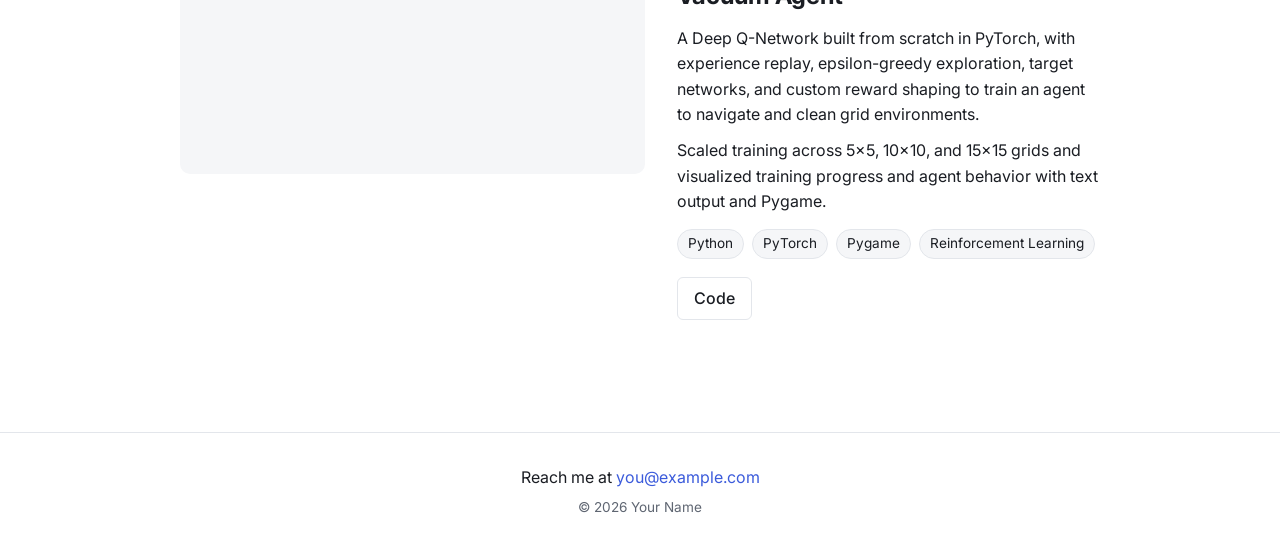
==== commit 913eca01: "Added Animation and Modeling Subject Added Animation and Modeling Subject" ====
--- a/projects.html
+++ b/projects.html
@@ -109,6 +109,31 @@
         </div>
       </article>
 
+      <!-- Advanced Animation and Modeling (I) -->
+      <article class="project" id="animation-modeling-i">
+        <div class="project-media">
+          <img src="assets/images/animation-modeling-i.png" alt="3D character animation scene">
+        </div>
+        <div class="project-info">
+          <p class="project-meta">DigiPen · Course project</p>
+          <h2>Advanced Animation and Modeling (I)</h2>
+          <p>
+                    Developed four individual projects focused on advanced 3D animation, 
+            modeling, and physics-based simulation using C++ and OpenGL.
+            Implemented hierarchical character modeling and animation, motion 
+            along curves and path following, inverse kinematics, and physically 
+            based modeling using rigid-body dynamics, collision response, and 
+            physical interactions.
+          </p>
+          <ul class="tags small-tags">
+            <li>C++</li><li>OpenGL</li><li>Character Animation</li><li>Inverse Kinematics</li><li>Rigid-Body Dynamics</li>
+          </ul>
+          <div class="links">
+            <a href="#" class="btn">Code</a>
+          </div>
+        </div>
+      </article>
+
       <!-- 2D Game Engine -->
       <article class="project" id="2d-game-engine">
         <div class="project-media">
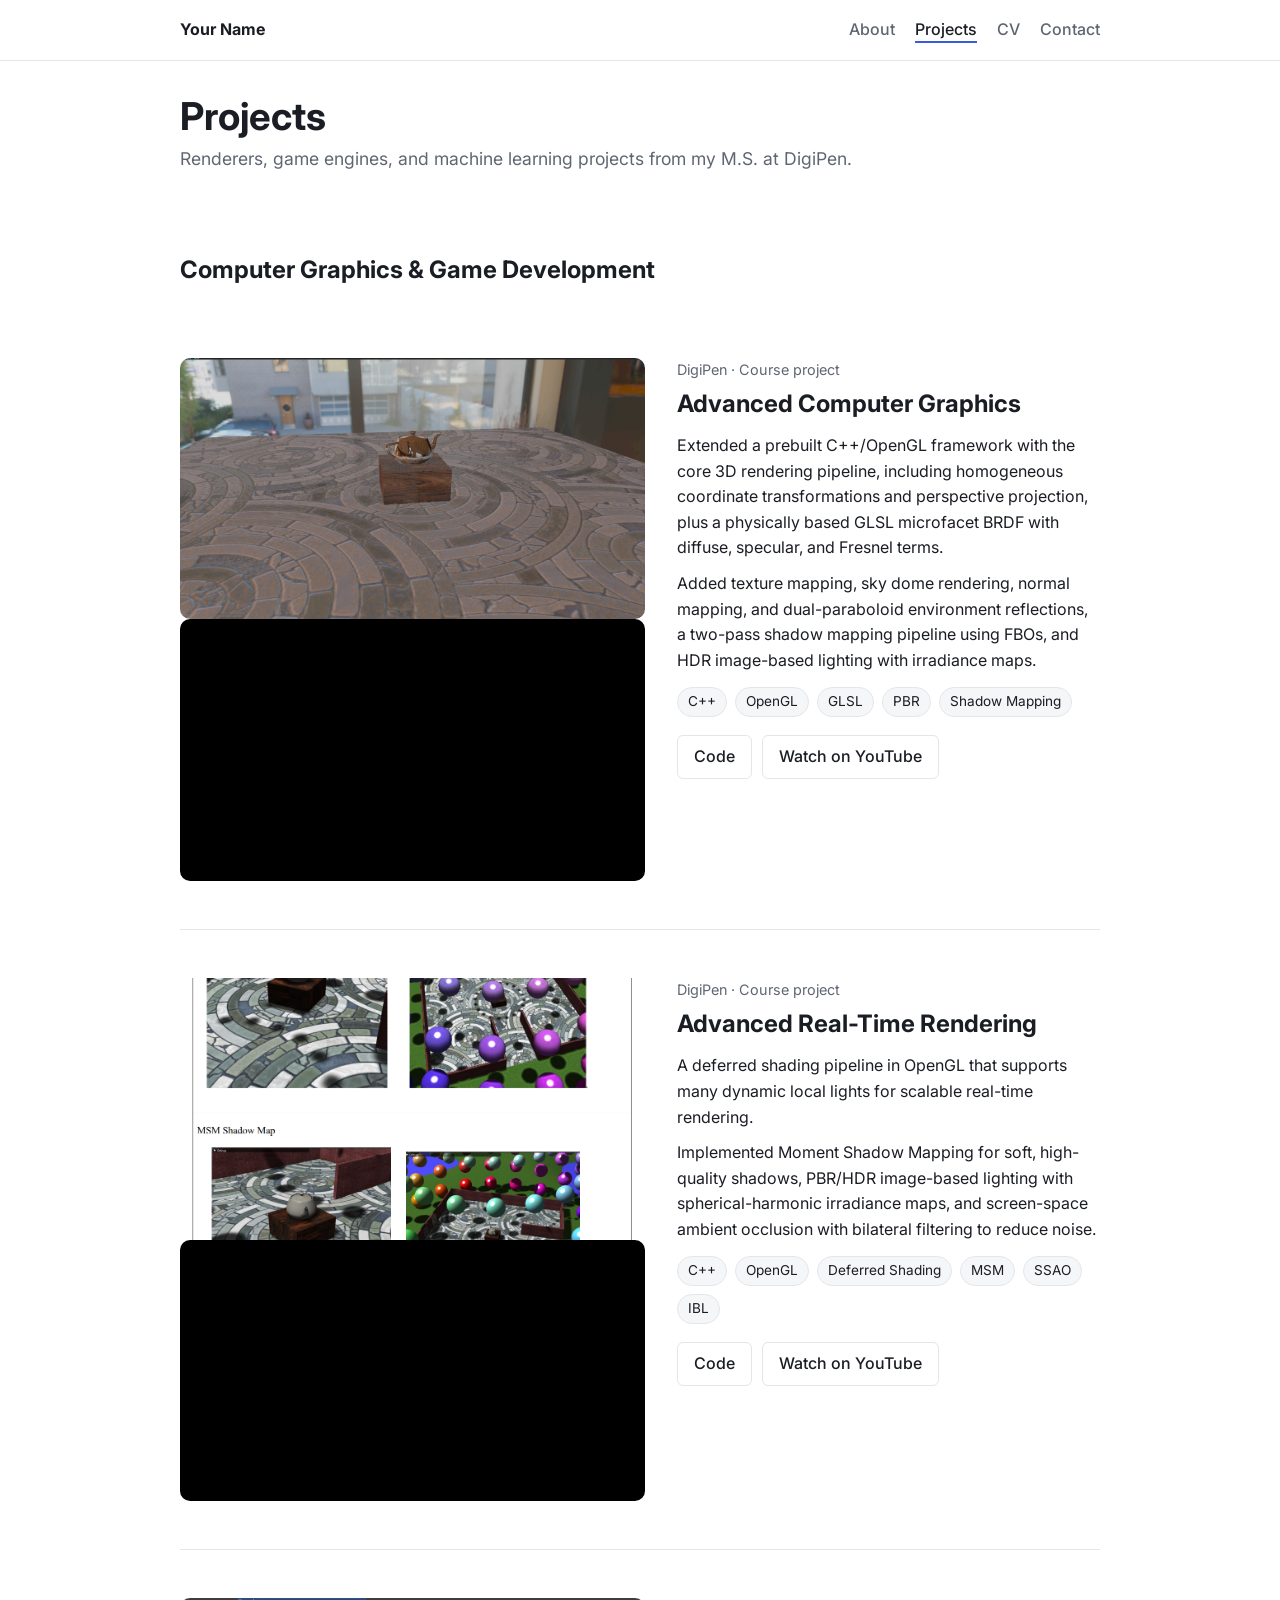
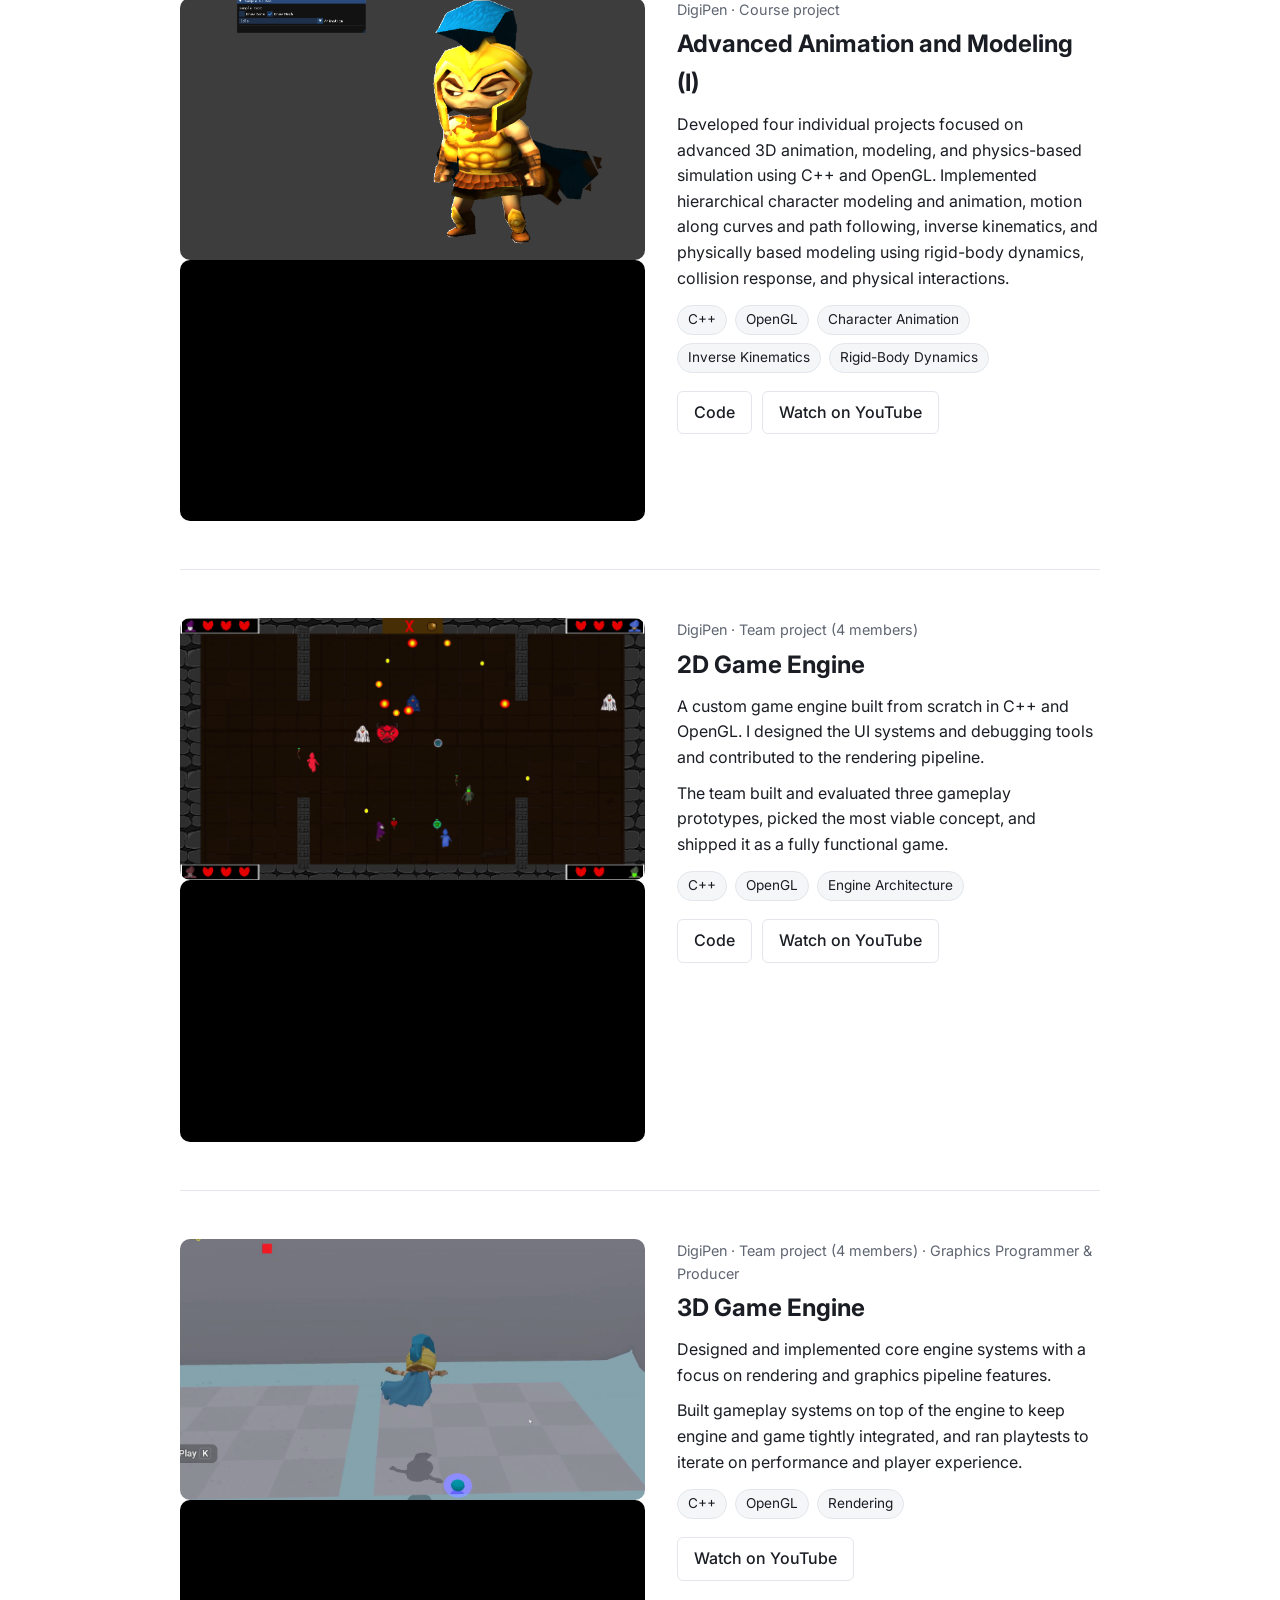
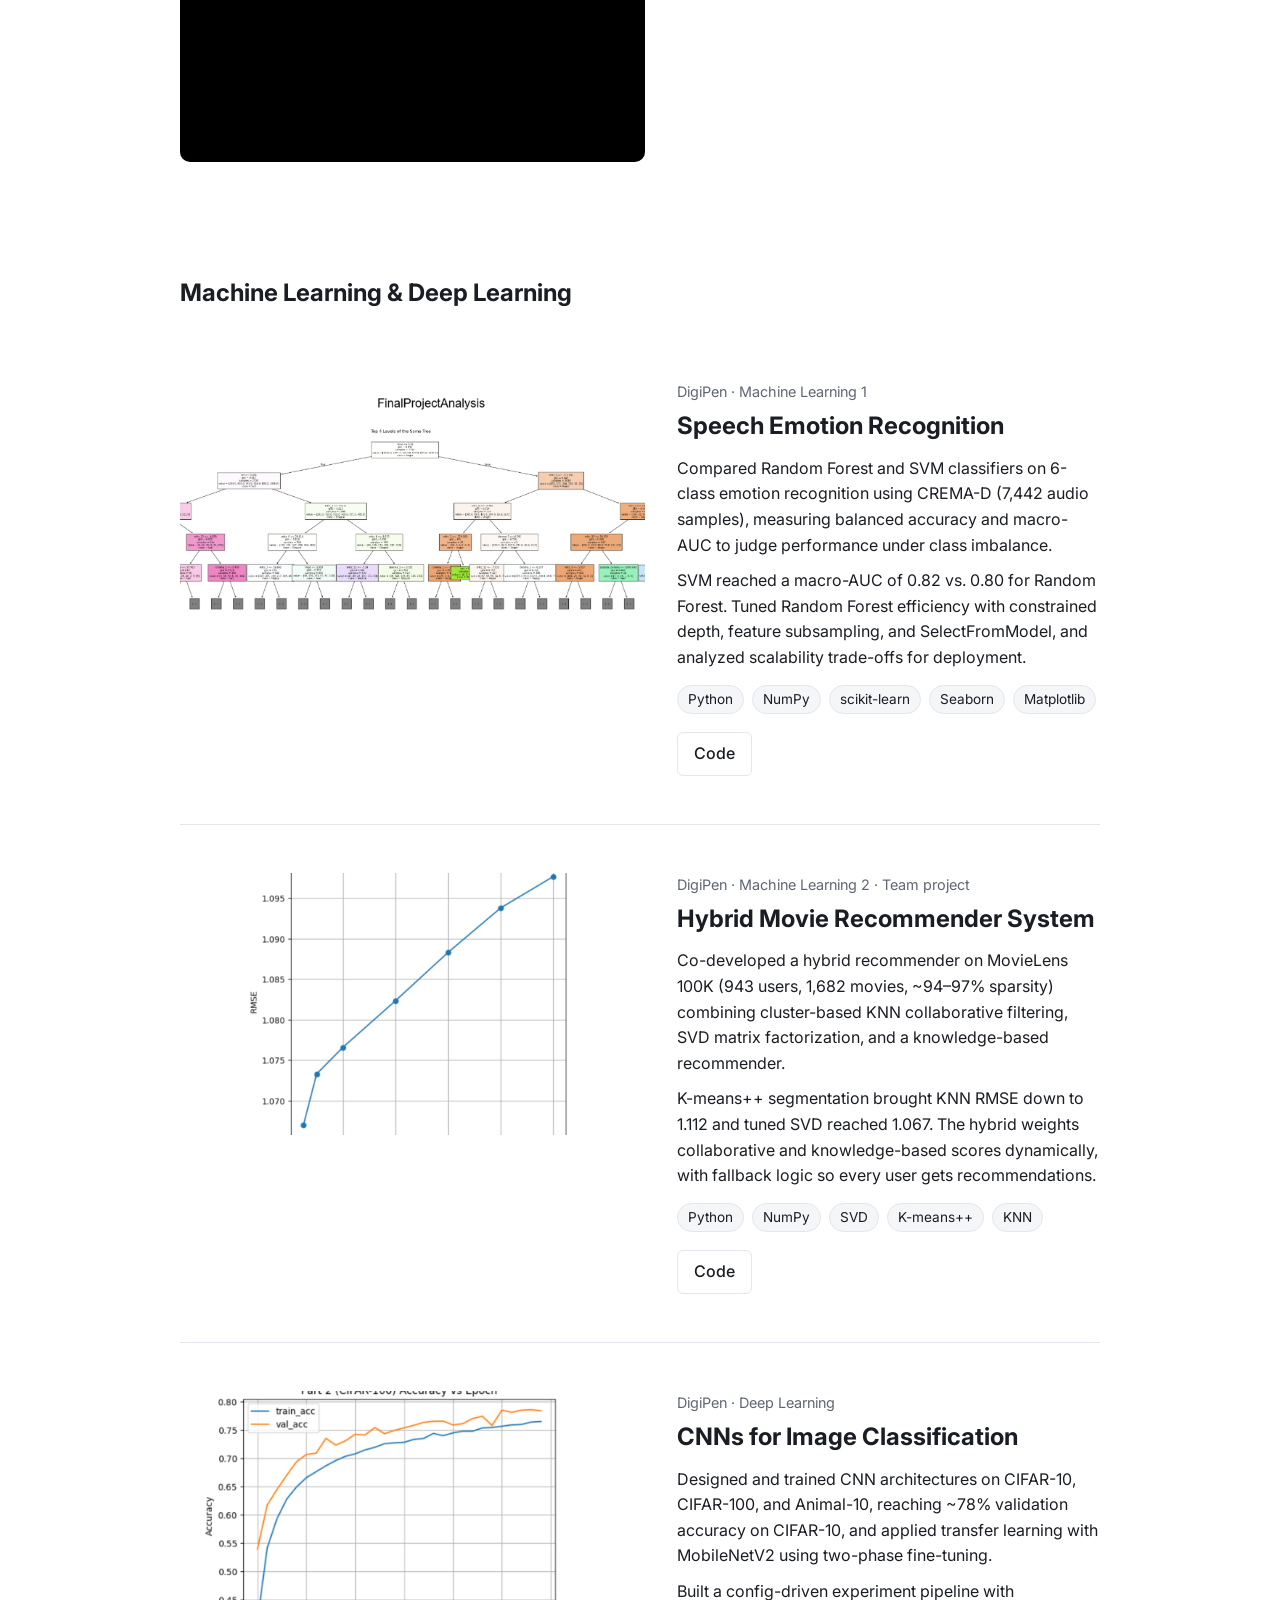
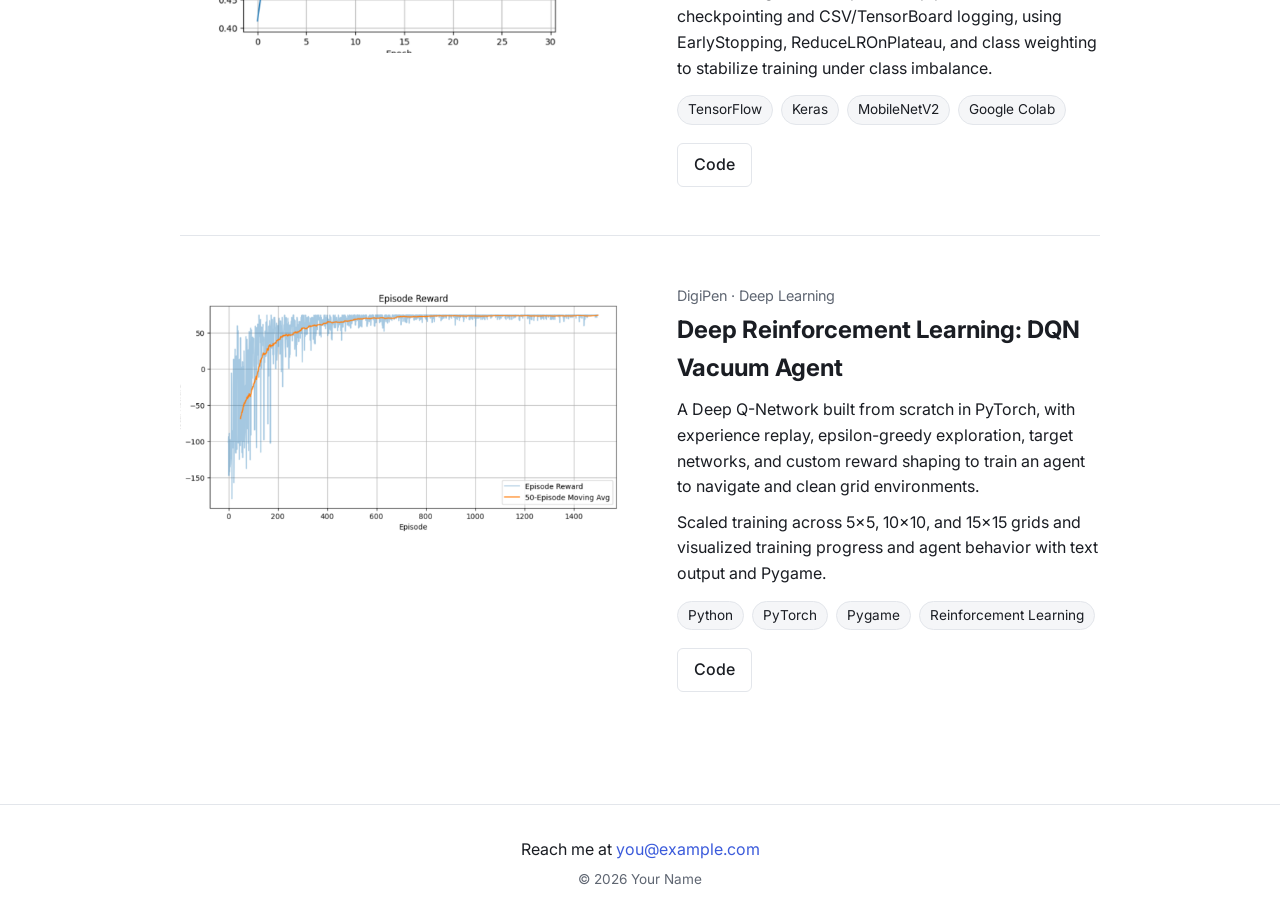
==== commit 9e10391e: "Images added" ====
--- a/projects.html
+++ b/projects.html
@@ -58,6 +58,13 @@
       <article class="project" id="advanced-graphics">
         <div class="project-media">
           <img src="assets/images/advanced-graphics.png" alt="Render from the Advanced Computer Graphics project">
+          <div class="video-embed">
+            <iframe src="https://www.youtube.com/embed/z0SbKPYgnX4"
+                    title="Advanced Computer Graphics demo" loading="lazy"
+                    allow="accelerometer; autoplay; clipboard-write; encrypted-media; gyroscope; picture-in-picture; web-share"
+                    referrerpolicy="strict-origin-when-cross-origin"
+                    allowfullscreen></iframe>
+          </div>
         </div>
         <div class="project-info">
           <p class="project-meta">DigiPen · Course project</p>
@@ -78,6 +85,7 @@
           </ul>
           <div class="links">
             <a href="#" class="btn">Code</a>
+            <a href="https://www.youtube.com/watch?v=z0SbKPYgnX4" class="btn">Watch on YouTube</a>
           </div>
         </div>
       </article>
@@ -86,6 +94,13 @@
       <article class="project" id="real-time-rendering">
         <div class="project-media">
           <img src="assets/images/real-time-rendering.png" alt="Deferred shading scene with many local lights">
+          <div class="video-embed">
+            <iframe src="https://www.youtube.com/embed/lj6a4NSzH1o"
+                    title="Advanced Real-Time Rendering demo" loading="lazy"
+                    allow="accelerometer; autoplay; clipboard-write; encrypted-media; gyroscope; picture-in-picture; web-share"
+                    referrerpolicy="strict-origin-when-cross-origin"
+                    allowfullscreen></iframe>
+          </div>
         </div>
         <div class="project-info">
           <p class="project-meta">DigiPen · Course project</p>
@@ -105,6 +120,7 @@
           </ul>
           <div class="links">
             <a href="#" class="btn">Code</a>
+            <a href="https://www.youtube.com/watch?v=lj6a4NSzH1o" class="btn">Watch on YouTube</a>
           </div>
         </div>
       </article>
@@ -113,6 +129,13 @@
       <article class="project" id="animation-modeling-i">
         <div class="project-media">
           <img src="assets/images/animation-modeling-i.png" alt="3D character animation scene">
+          <div class="video-embed">
+            <iframe src="https://www.youtube.com/embed/xiCy2uyo7j0"
+                    title="Advanced Animation and Modeling demo" loading="lazy"
+                    allow="accelerometer; autoplay; clipboard-write; encrypted-media; gyroscope; picture-in-picture; web-share"
+                    referrerpolicy="strict-origin-when-cross-origin"
+                    allowfullscreen></iframe>
+          </div>
         </div>
         <div class="project-info">
           <p class="project-meta">DigiPen · Course project</p>
@@ -130,6 +153,7 @@
           </ul>
           <div class="links">
             <a href="#" class="btn">Code</a>
+            <a href="https://www.youtube.com/watch?v=xiCy2uyo7j0" class="btn">Watch on YouTube</a>
           </div>
         </div>
       </article>
@@ -138,6 +162,13 @@
       <article class="project" id="2d-game-engine">
         <div class="project-media">
           <img src="assets/images/2d-game-engine.png" alt="Screenshot of the game built on the custom 2D engine">
+          <div class="video-embed">
+            <iframe src="https://www.youtube.com/embed/VEaQCq9RLYk"
+                    title="2D Game Engine demo" loading="lazy"
+                    allow="accelerometer; autoplay; clipboard-write; encrypted-media; gyroscope; picture-in-picture; web-share"
+                    referrerpolicy="strict-origin-when-cross-origin"
+                    allowfullscreen></iframe>
+          </div>
         </div>
         <div class="project-info">
           <p class="project-meta">DigiPen · Team project (4 members)</p>
@@ -156,6 +187,7 @@
           </ul>
           <div class="links">
             <a href="#" class="btn">Code</a>
+            <a href="https://www.youtube.com/watch?v=VEaQCq9RLYk" class="btn">Watch on YouTube</a>
           </div>
         </div>
       </article>
@@ -164,17 +196,14 @@
       <article class="project" id="3d-game-engine">
         <div class="project-media">
           <img src="assets/images/3d-game-engine.png" alt="Screenshot of the game built on the custom 3D engine">
-        </div>
-        <div class="project-media">
-        <div class="video-embed">
-          <iframe src="https://www.youtube.com/embed/FY9VYuyMAtY"
-                  title="3D Game Engine demo" loading="lazy"
-                  allow="accelerometer; autoplay; clipboard-write; encrypted-media; gyroscope; picture-in-picture; web-share"
-                  referrerpolicy="strict-origin-when-cross-origin"
-                  allowfullscreen></iframe>
-        </div>
-      </div>
-      <a href="https://www.youtube.com/watch?v=FY9VYuyMAtY" class="btn">Watch on YouTube</a>
+          <div class="video-embed">
+            <iframe src="https://www.youtube.com/embed/FY9VYuyMAtY"
+                    title="3D Game Engine demo" loading="lazy"
+                    allow="accelerometer; autoplay; clipboard-write; encrypted-media; gyroscope; picture-in-picture; web-share"
+                    referrerpolicy="strict-origin-when-cross-origin"
+                    allowfullscreen></iframe>
+          </div>
+        </div>
         <div class="project-info">
           <p class="project-meta">DigiPen · Team project (4 members) · Graphics Programmer &amp; Producer</p>
           <h2>3D Game Engine</h2>
@@ -191,7 +220,7 @@
             <li>C++</li><li>OpenGL</li><li>Rendering</li>
           </ul>
           <div class="links">
-            <a href="#" class="btn">Demo</a>
+            <a href="https://www.youtube.com/watch?v=FY9VYuyMAtY" class="btn">Watch on YouTube</a>
           </div>
         </div>
       </article>
@@ -208,7 +237,7 @@
       <!-- Speech Emotion Recognition -->
       <article class="project" id="speech-emotion-recognition">
         <div class="project-media">
-          <img src="assets/images/speech-emotion.jpg" alt="Classifier comparison charts for speech emotion recognition">
+          <img src="assets/images/speech-emotion.png" alt="Classifier comparison charts for speech emotion recognition">
         </div>
         <div class="project-info">
           <p class="project-meta">DigiPen · Machine Learning 1</p>
@@ -235,7 +264,7 @@
       <!-- Movie Recommender -->
       <article class="project" id="movie-recommender">
         <div class="project-media">
-          <img src="assets/images/movie-recommender.jpg" alt="RMSE comparison for the movie recommender models">
+          <img src="assets/images/movie-recommender.png" alt="RMSE comparison for the movie recommender models">
         </div>
         <div class="project-info">
           <p class="project-meta">DigiPen · Machine Learning 2 · Team project</p>
@@ -263,7 +292,7 @@
       <!-- CNN Image Classification -->
       <article class="project" id="cnn-image-classification">
         <div class="project-media">
-          <img src="assets/images/cnn-classification.jpg" alt="Training curves for the CNN image classifiers">
+          <img src="assets/images/cnn-classification.png" alt="Training curves for the CNN image classifiers">
         </div>
         <div class="project-info">
           <p class="project-meta">DigiPen · Deep Learning</p>
@@ -290,7 +319,7 @@
       <!-- DQN Vacuum Agent -->
       <article class="project" id="dqn-vacuum-agent">
         <div class="project-media">
-          <img src="assets/images/dqn-vacuum.jpg" alt="DQN vacuum agent cleaning a grid environment">
+          <img src="assets/images/dqn-vacuum.png" alt="DQN vacuum agent cleaning a grid environment">
         </div>
         <div class="project-info">
           <p class="project-meta">DigiPen · Deep Learning</p>
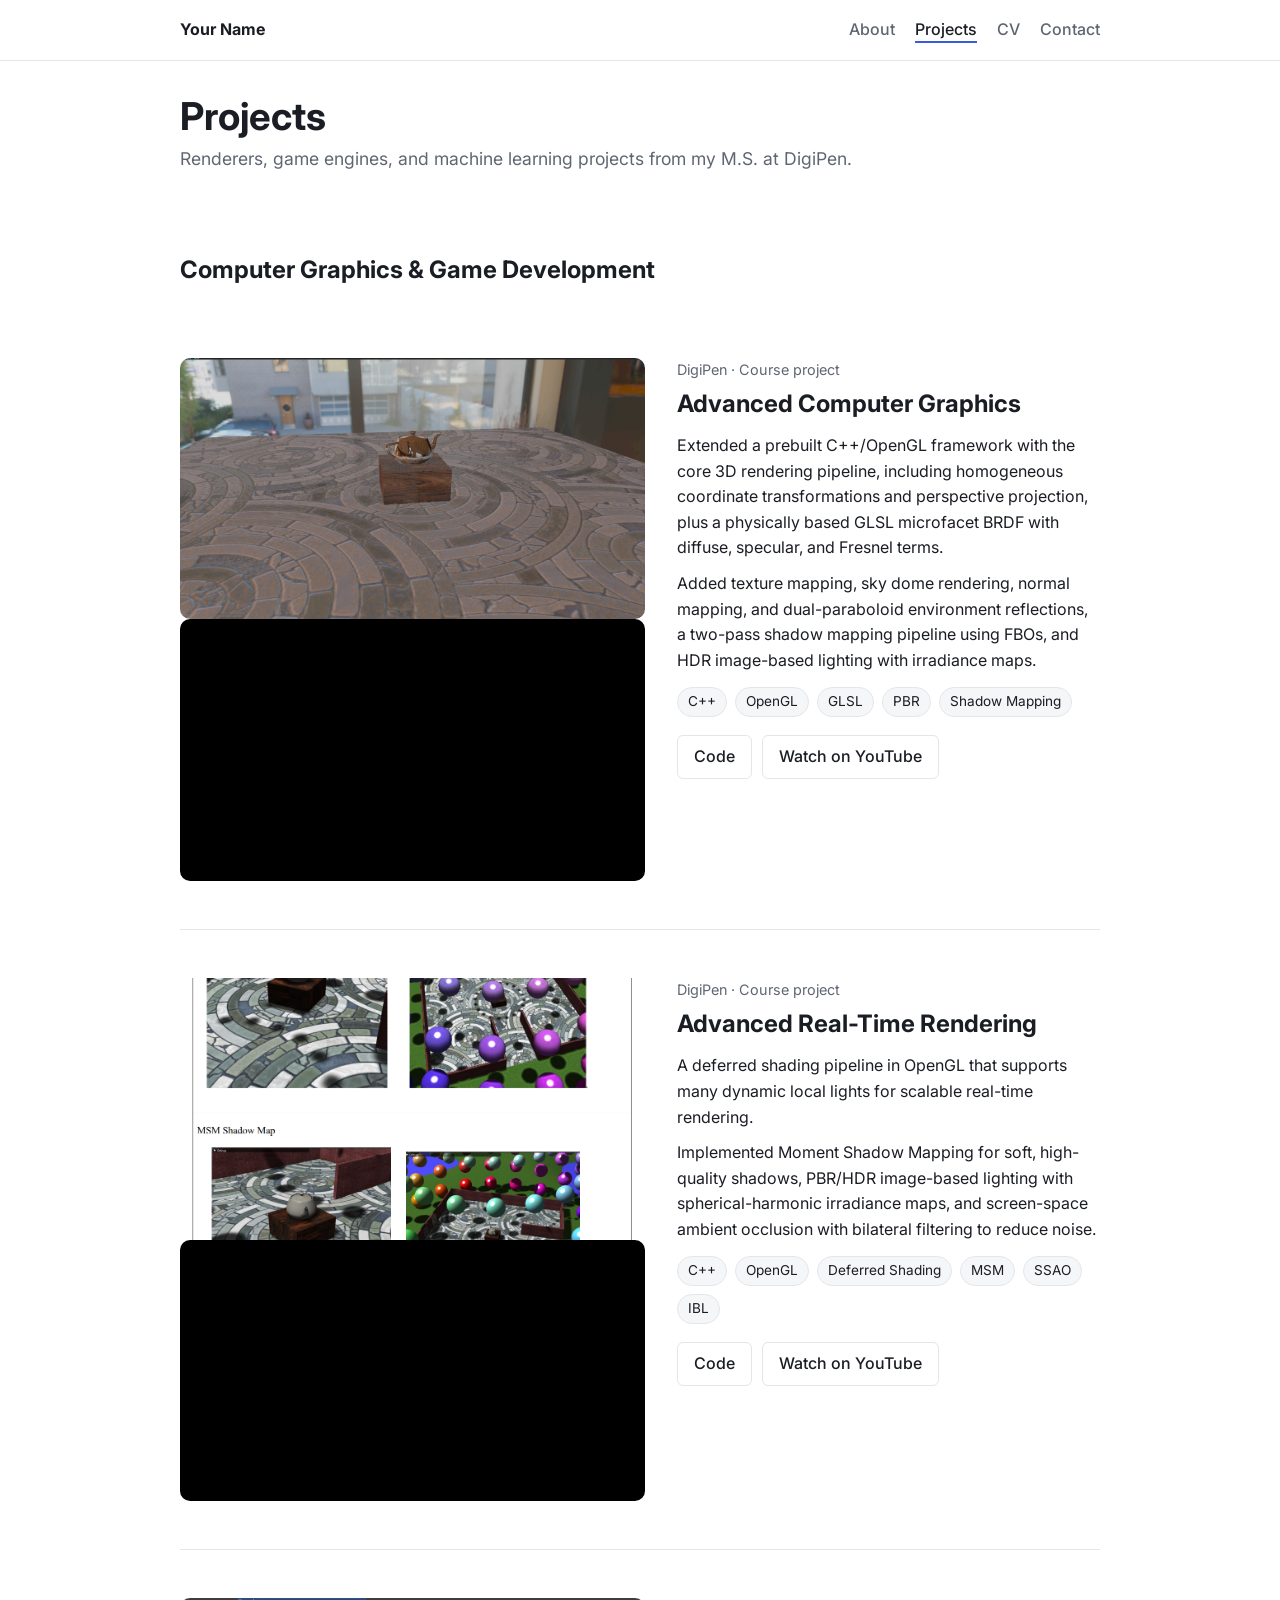
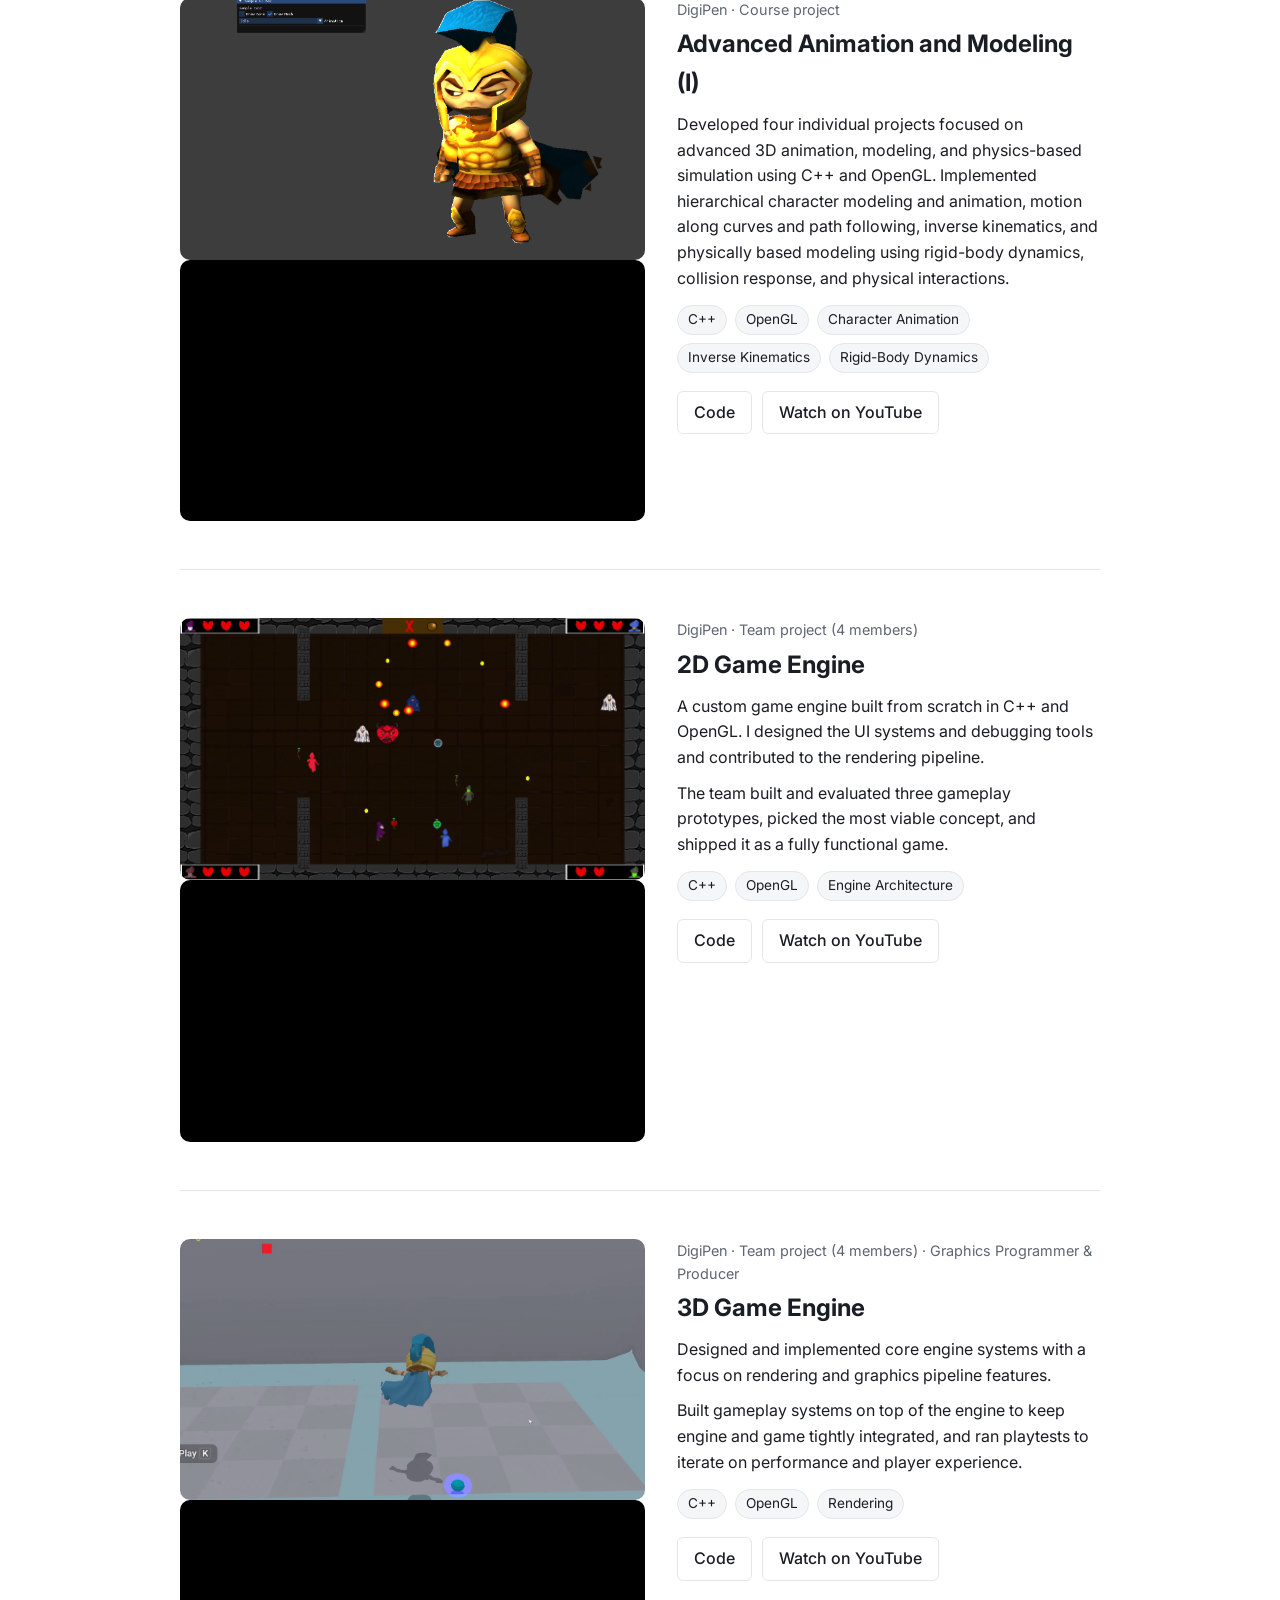
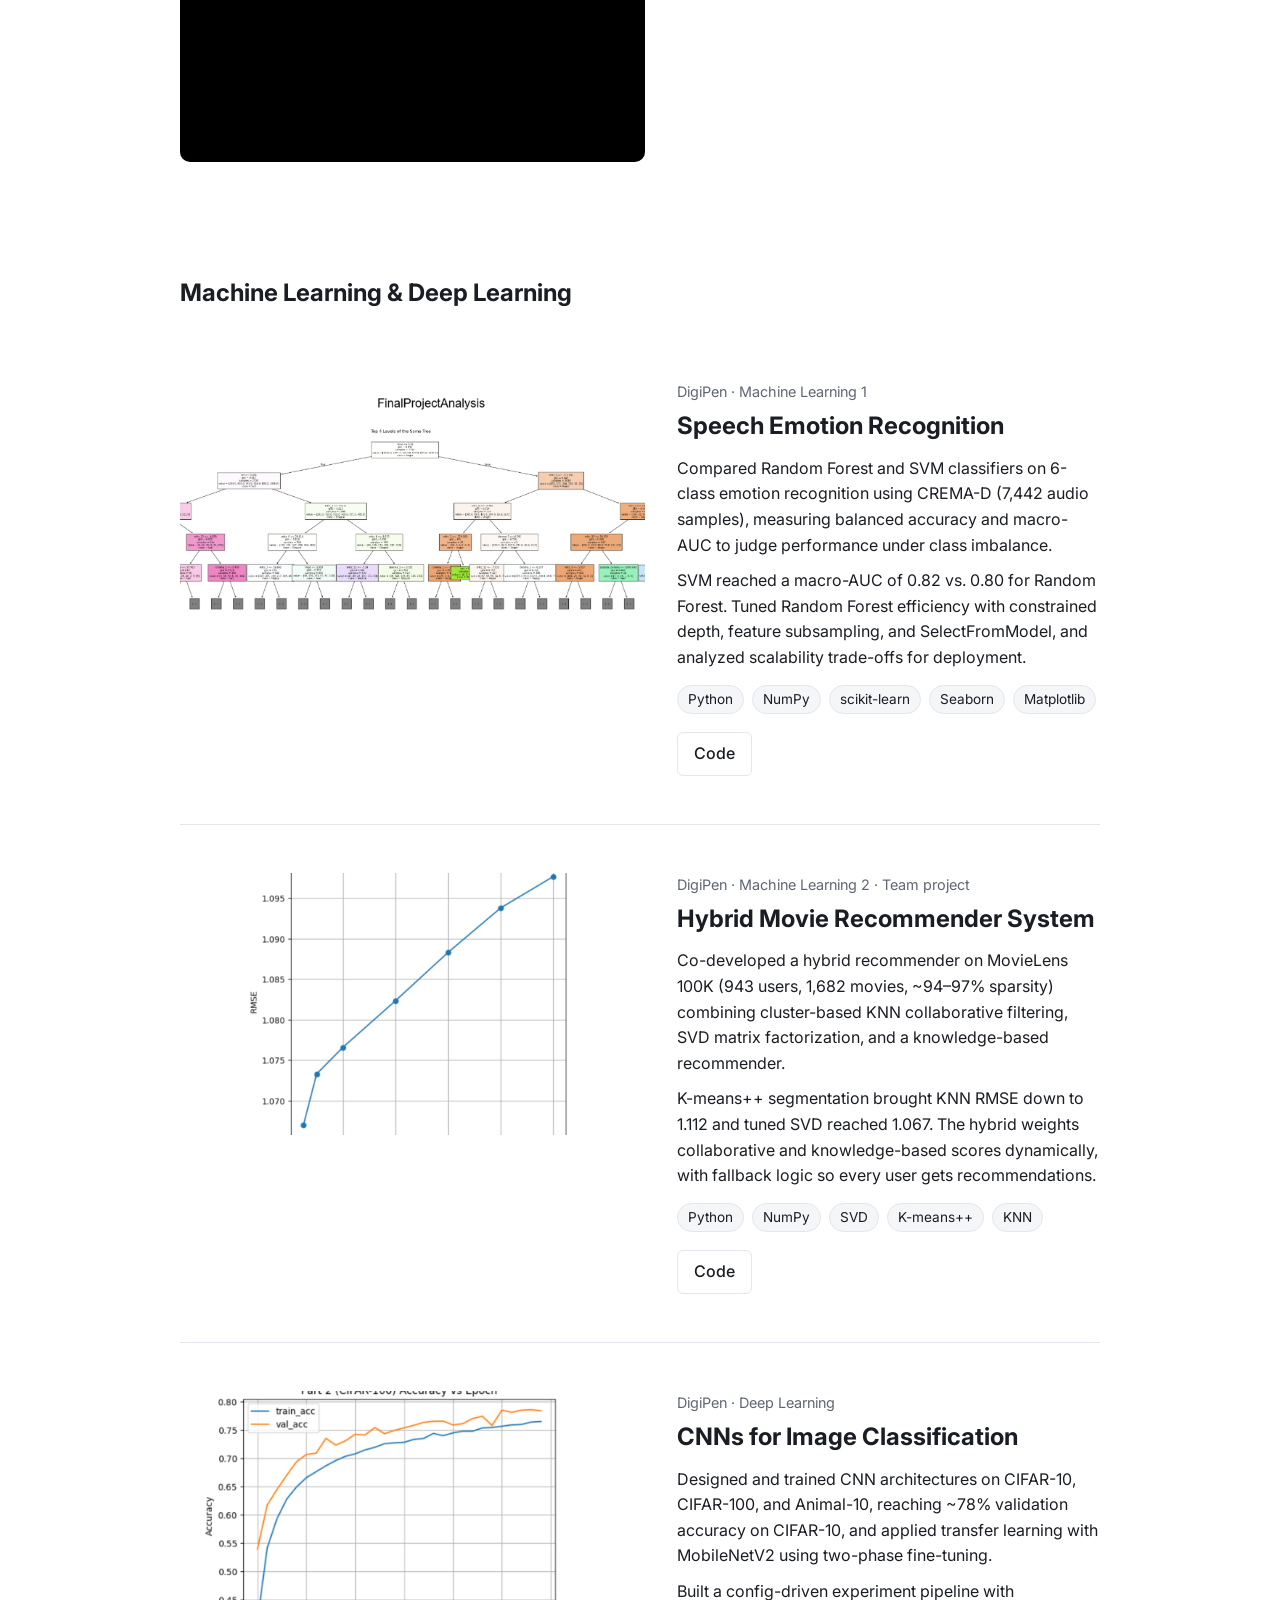
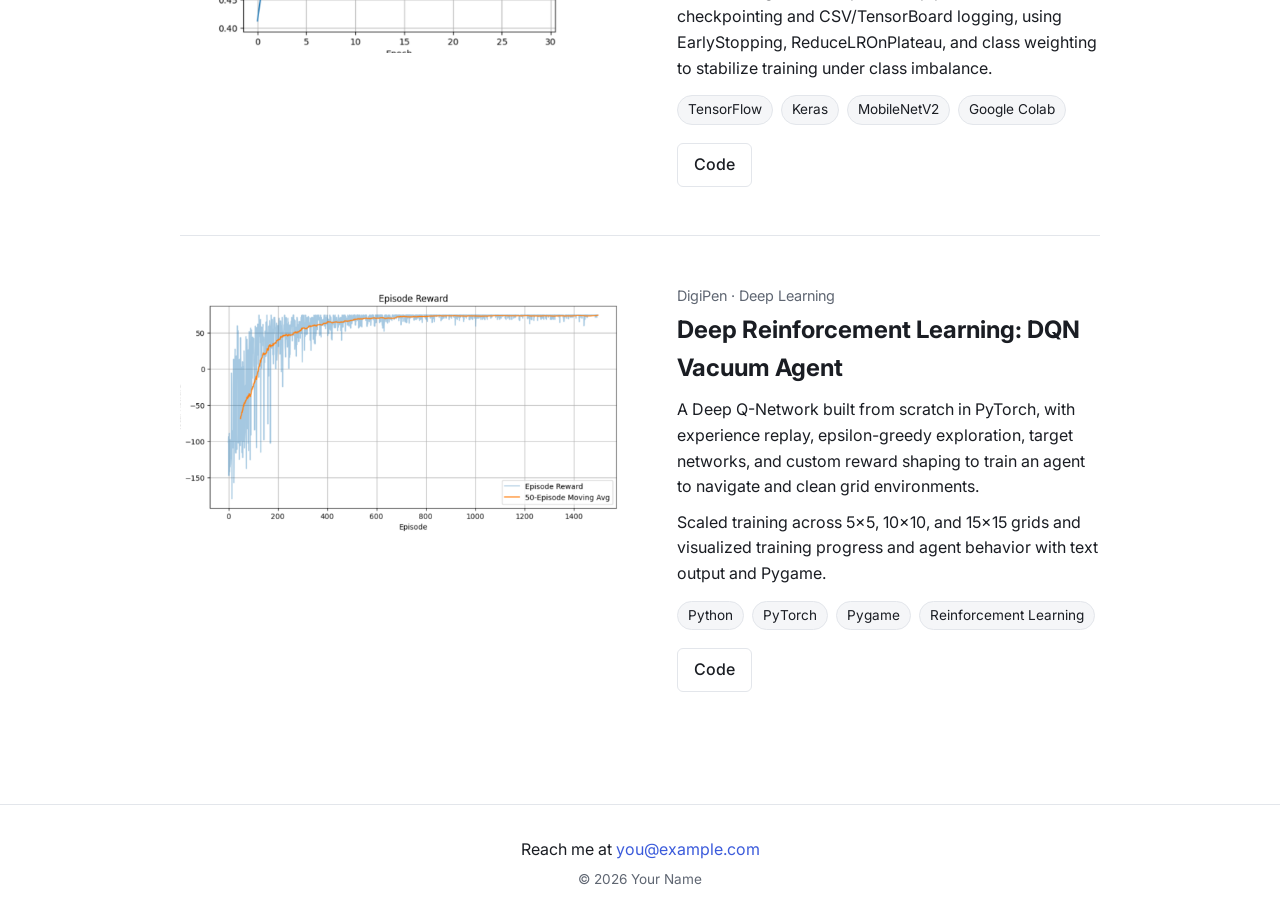
==== commit a7f6d45d: "Made Changes - Profile Image Added - Resume Updated" ====
--- a/projects.html
+++ b/projects.html
@@ -38,8 +38,7 @@
          The id="..." lets the home page link straight to it (projects.html#advanced-graphics).
 
          TODO before publishing:
-           1. Replace each "#" in the Code / Demo buttons with the real GitHub or demo URL.
-           2. Drop a screenshot for each project into assets/images/ using the file
+           1. Drop a screenshot for each project into assets/images/ using the file
               name in its <img src="...">. For a clip instead, swap the <img> for
               <video src="assets/videos/NAME.mp4" poster="assets/images/NAME.jpg"
                      autoplay muted loop playsinline></video>
@@ -84,8 +83,8 @@
             <li>C++</li><li>OpenGL</li><li>GLSL</li><li>PBR</li><li>Shadow Mapping</li>
           </ul>
           <div class="links">
-            <a href="#" class="btn">Code</a>
-            <a href="https://www.youtube.com/watch?v=z0SbKPYgnX4" class="btn">Watch on YouTube</a>
+            <a href="https://github.com/durga0sandeep/Portfolio_ADVANCED-COMPUTER-GRAPHICS-" class="btn" target="_blank" rel="noopener">Code</a>
+            <a href="https://www.youtube.com/watch?v=z0SbKPYgnX4" class="btn" target="_blank" rel="noopener">Watch on YouTube</a>
           </div>
         </div>
       </article>
@@ -119,8 +118,8 @@
             <li>C++</li><li>OpenGL</li><li>Deferred Shading</li><li>MSM</li><li>SSAO</li><li>IBL</li>
           </ul>
           <div class="links">
-            <a href="#" class="btn">Code</a>
-            <a href="https://www.youtube.com/watch?v=lj6a4NSzH1o" class="btn">Watch on YouTube</a>
+            <a href="https://github.com/durga0sandeep/Portfolio_ADVANCED-REAL-TIME-RENDERING-" class="btn" target="_blank" rel="noopener">Code</a>
+            <a href="https://www.youtube.com/watch?v=lj6a4NSzH1o" class="btn" target="_blank" rel="noopener">Watch on YouTube</a>
           </div>
         </div>
       </article>
@@ -152,8 +151,8 @@
             <li>C++</li><li>OpenGL</li><li>Character Animation</li><li>Inverse Kinematics</li><li>Rigid-Body Dynamics</li>
           </ul>
           <div class="links">
-            <a href="#" class="btn">Code</a>
-            <a href="https://www.youtube.com/watch?v=xiCy2uyo7j0" class="btn">Watch on YouTube</a>
+            <a href="https://github.com/durga0sandeep/Portfolio_Animation-and-Modeling-1" class="btn" target="_blank" rel="noopener">Code</a>
+            <a href="https://www.youtube.com/watch?v=xiCy2uyo7j0" class="btn" target="_blank" rel="noopener">Watch on YouTube</a>
           </div>
         </div>
       </article>
@@ -186,8 +185,8 @@
             <li>C++</li><li>OpenGL</li><li>Engine Architecture</li>
           </ul>
           <div class="links">
-            <a href="#" class="btn">Code</a>
-            <a href="https://www.youtube.com/watch?v=VEaQCq9RLYk" class="btn">Watch on YouTube</a>
+            <a href="https://github.com/durga0sandeep/Portfolio_GameEngine_2D" class="btn" target="_blank" rel="noopener">Code</a>
+            <a href="https://www.youtube.com/watch?v=VEaQCq9RLYk" class="btn" target="_blank" rel="noopener">Watch on YouTube</a>
           </div>
         </div>
       </article>
@@ -220,7 +219,8 @@
             <li>C++</li><li>OpenGL</li><li>Rendering</li>
           </ul>
           <div class="links">
-            <a href="https://www.youtube.com/watch?v=FY9VYuyMAtY" class="btn">Watch on YouTube</a>
+            <a href="https://github.com/durga0sandeep/Portfolio_GameEngine3D_" class="btn" target="_blank" rel="noopener">Code</a>
+            <a href="https://www.youtube.com/watch?v=FY9VYuyMAtY" class="btn" target="_blank" rel="noopener">Watch on YouTube</a>
           </div>
         </div>
       </article>
@@ -256,7 +256,7 @@
             <li>Python</li><li>NumPy</li><li>scikit-learn</li><li>Seaborn</li><li>Matplotlib</li>
           </ul>
           <div class="links">
-            <a href="#" class="btn">Code</a>
+            <a href="https://github.com/durga0sandeep/Portfolio_ML1-Main-Project" class="btn" target="_blank" rel="noopener">Code</a>
           </div>
         </div>
       </article>
@@ -284,7 +284,7 @@
             <li>Python</li><li>NumPy</li><li>SVD</li><li>K-means++</li><li>KNN</li>
           </ul>
           <div class="links">
-            <a href="#" class="btn">Code</a>
+            <a href="https://github.com/durga0sandeep/Portfolio_ML2-Collaborative-Filtering-Assignment" class="btn" target="_blank" rel="noopener">Code</a>
           </div>
         </div>
       </article>
@@ -311,7 +311,7 @@
             <li>TensorFlow</li><li>Keras</li><li>MobileNetV2</li><li>Google Colab</li>
           </ul>
           <div class="links">
-            <a href="#" class="btn">Code</a>
+            <a href="https://github.com/durga0sandeep/Portfolio_DL-Assig-2-CNN" class="btn" target="_blank" rel="noopener">Code</a>
           </div>
         </div>
       </article>
@@ -337,7 +337,7 @@
             <li>Python</li><li>PyTorch</li><li>Pygame</li><li>Reinforcement Learning</li>
           </ul>
           <div class="links">
-            <a href="#" class="btn">Code</a>
+            <a href="https://github.com/durga0sandeep/Portfolio_DL_FinalProject" class="btn" target="_blank" rel="noopener">Code</a>
           </div>
         </div>
       </article>
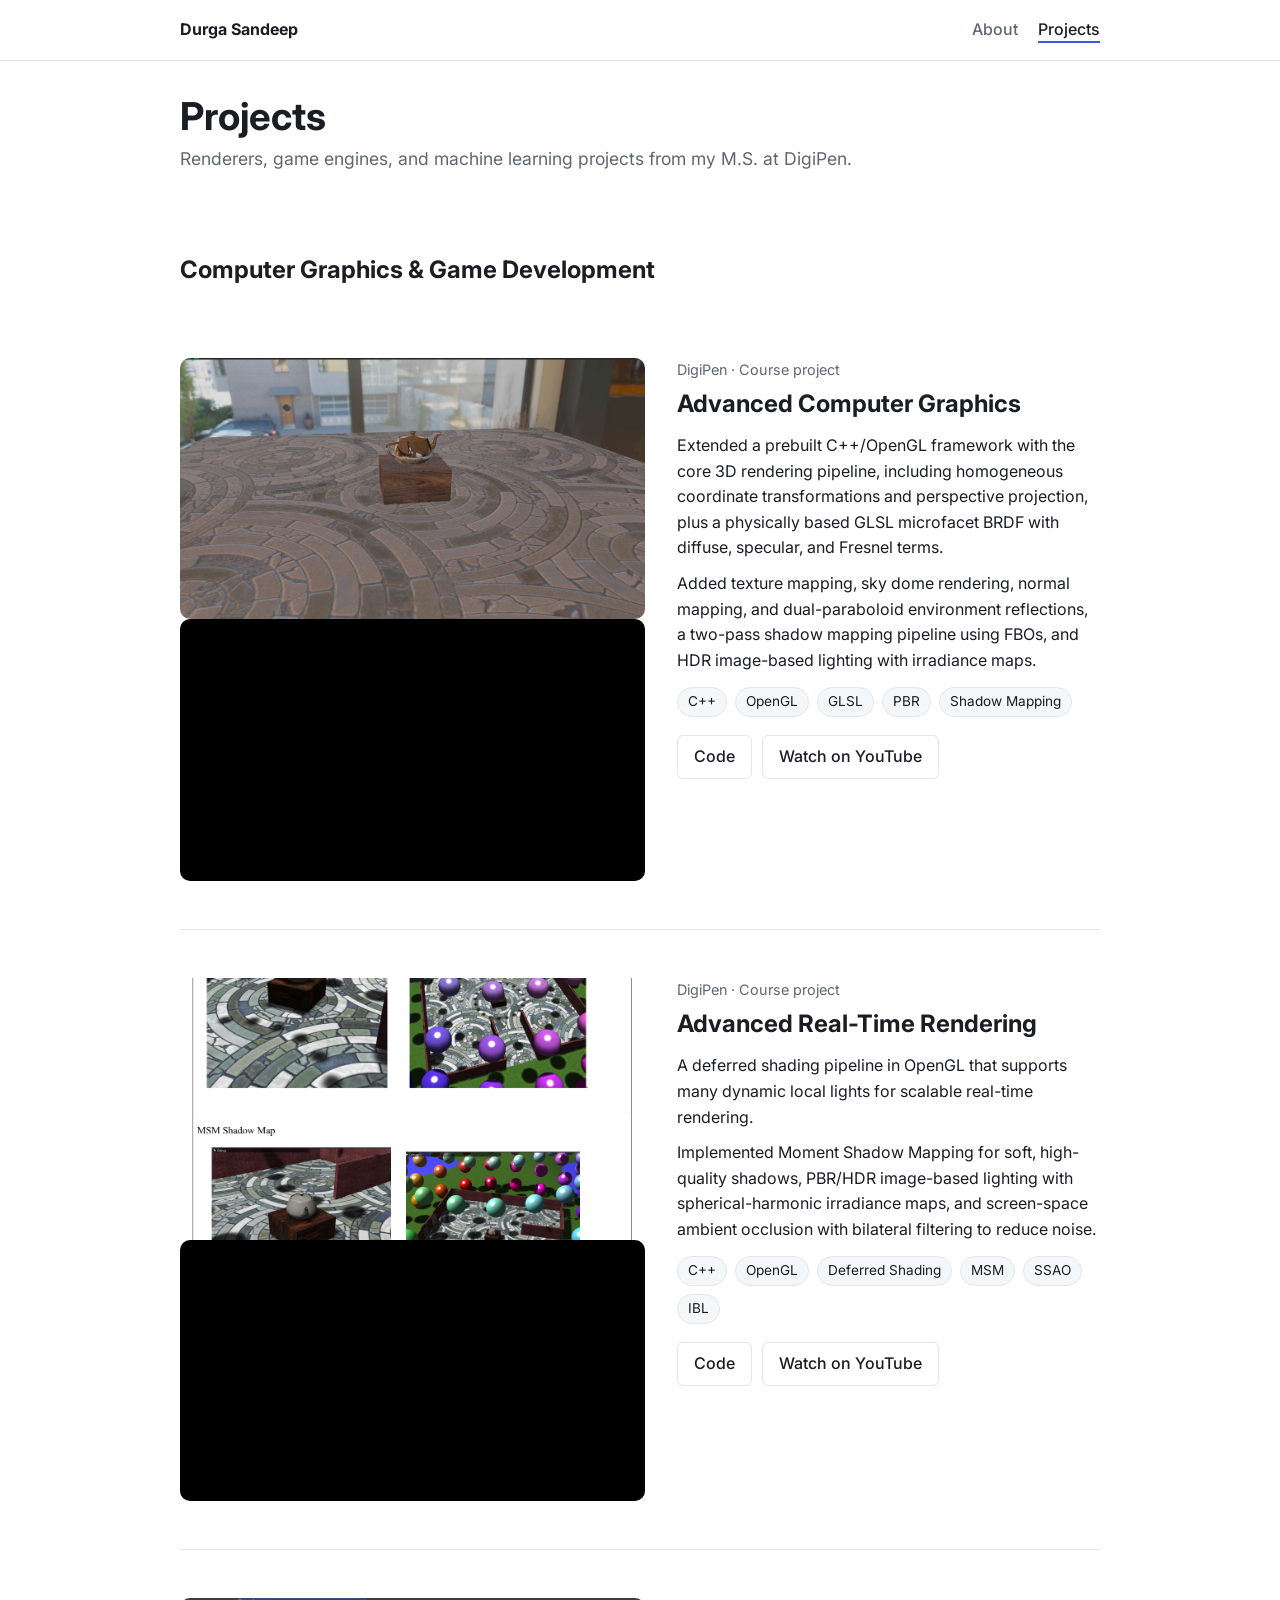
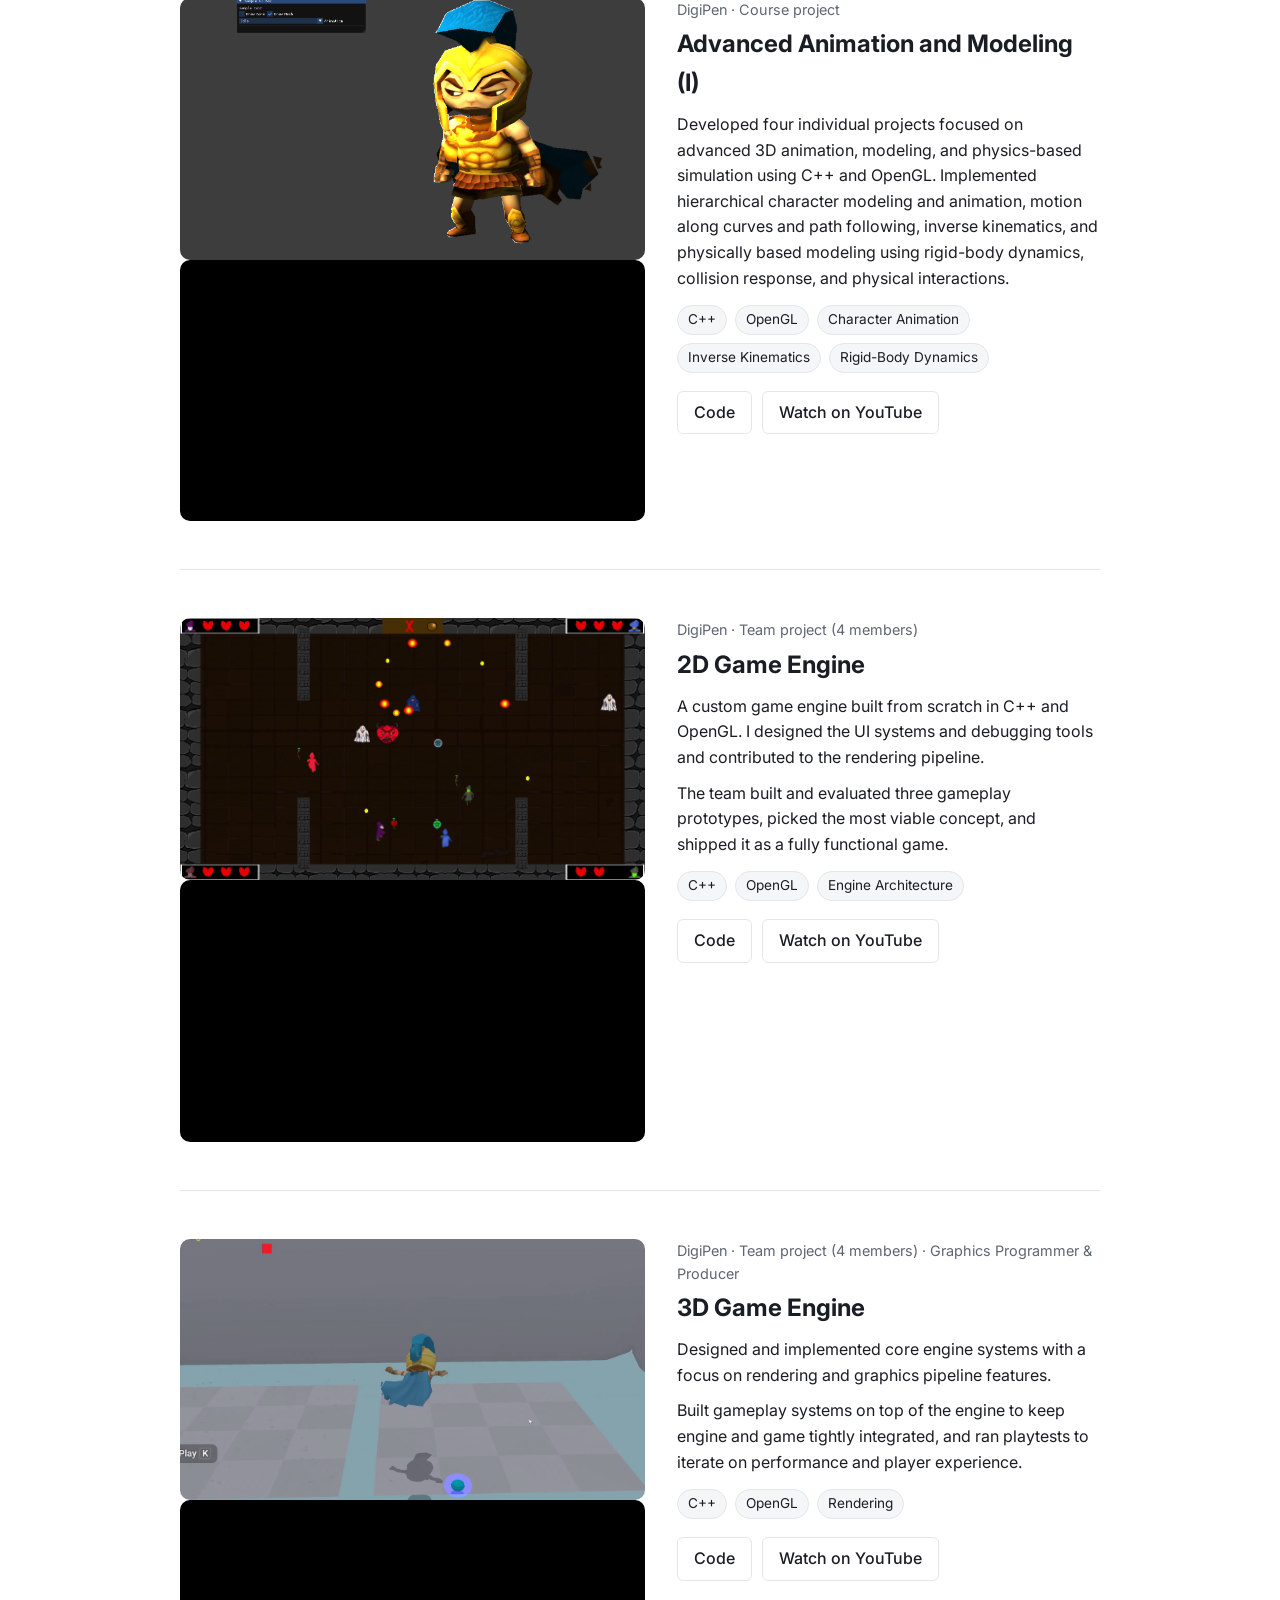
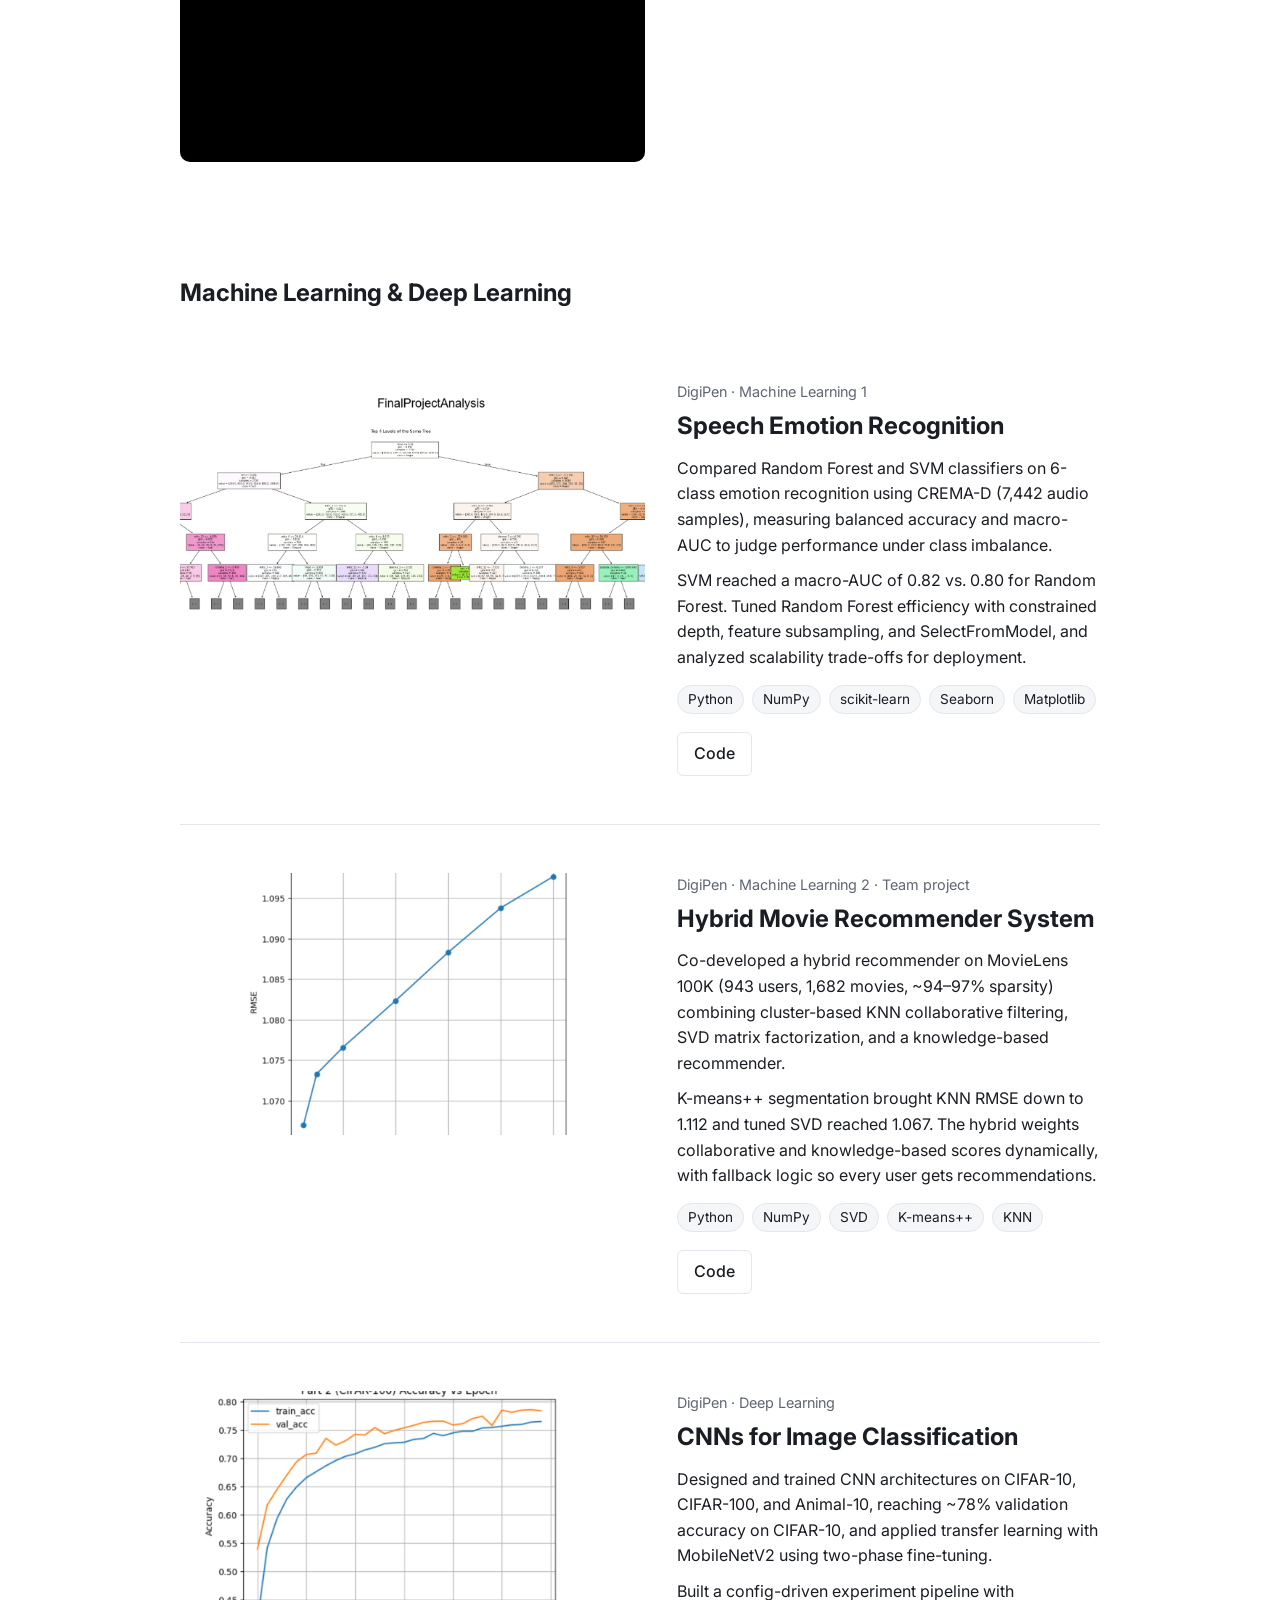
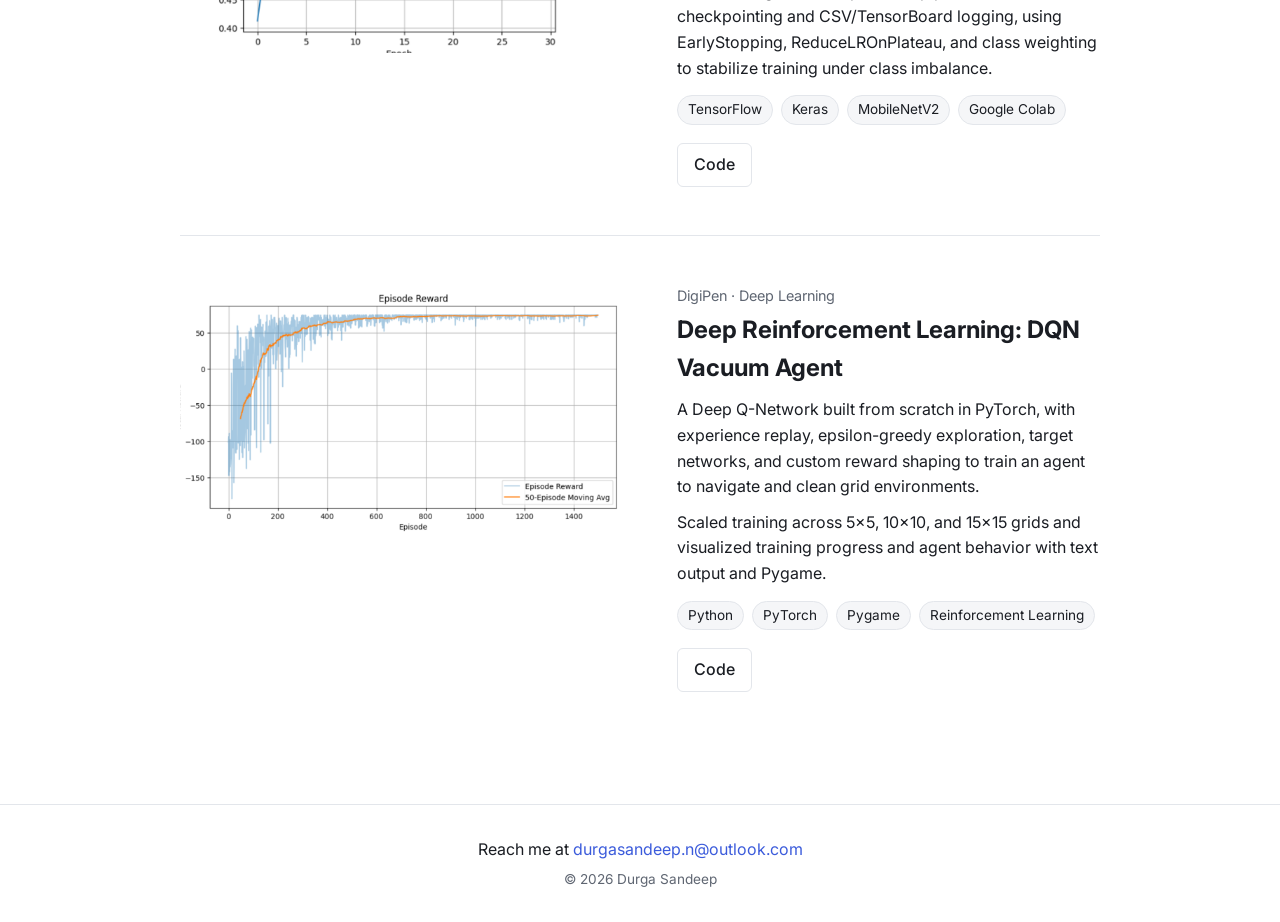
==== commit 8450d78f: "Made changes Made changes" ====
--- a/projects.html
+++ b/projects.html
@@ -3,8 +3,8 @@
 <head>
   <meta charset="UTF-8">
   <meta name="viewport" content="width=device-width, initial-scale=1.0">
-  <title>Projects — Your Name</title>
-  <meta name="description" content="Computer graphics, game engine, and machine learning projects by Your Name.">
+  <title>Projects — Durga Sandeep</title>
+  <meta name="description" content="Computer graphics, game engine, and machine learning projects by Durga Sandeep.">
   <link rel="preconnect" href="https://fonts.googleapis.com">
   <link rel="preconnect" href="https://fonts.gstatic.com" crossorigin>
   <link href="https://fonts.googleapis.com/css2?family=Inter:wght@400;500;600;700&display=swap" rel="stylesheet">
@@ -15,12 +15,12 @@
   <!-- ===== NAVIGATION (same on every page; "active" marks the current one) ===== -->
   <header class="site-header">
     <nav class="nav container">
-      <a href="index.html" class="nav-name">Your Name</a>
+      <a href="index.html" class="nav-name">Durga Sandeep</a>
       <ul class="nav-links">
         <li><a href="index.html#about">About</a></li>
         <li><a href="projects.html" class="active">Projects</a></li>
-        <li><a href="index.html#cv">CV</a></li>
-        <li><a href="#contact">Contact</a></li>
+        <!--<li><a href="index.html#cv">CV</a></li>-->
+        <!--<li><a href="#contact">Contact</a></li>-->
       </ul>
     </nav>
   </header>
@@ -349,8 +349,8 @@
   <!-- ===== FOOTER ===== -->
   <footer id="contact" class="site-footer">
     <div class="container">
-      <p>Reach me at <a href="mailto:you@example.com">you@example.com</a></p>
-      <p class="small">© 2026 Your Name</p>
+      <p>Reach me at <a href="mailto:durgasandeep.n@outlook.com">durgasandeep.n@outlook.com</a></p>
+      <p class="small">© 2026 Durga Sandeep</p>
     </div>
   </footer>
 
